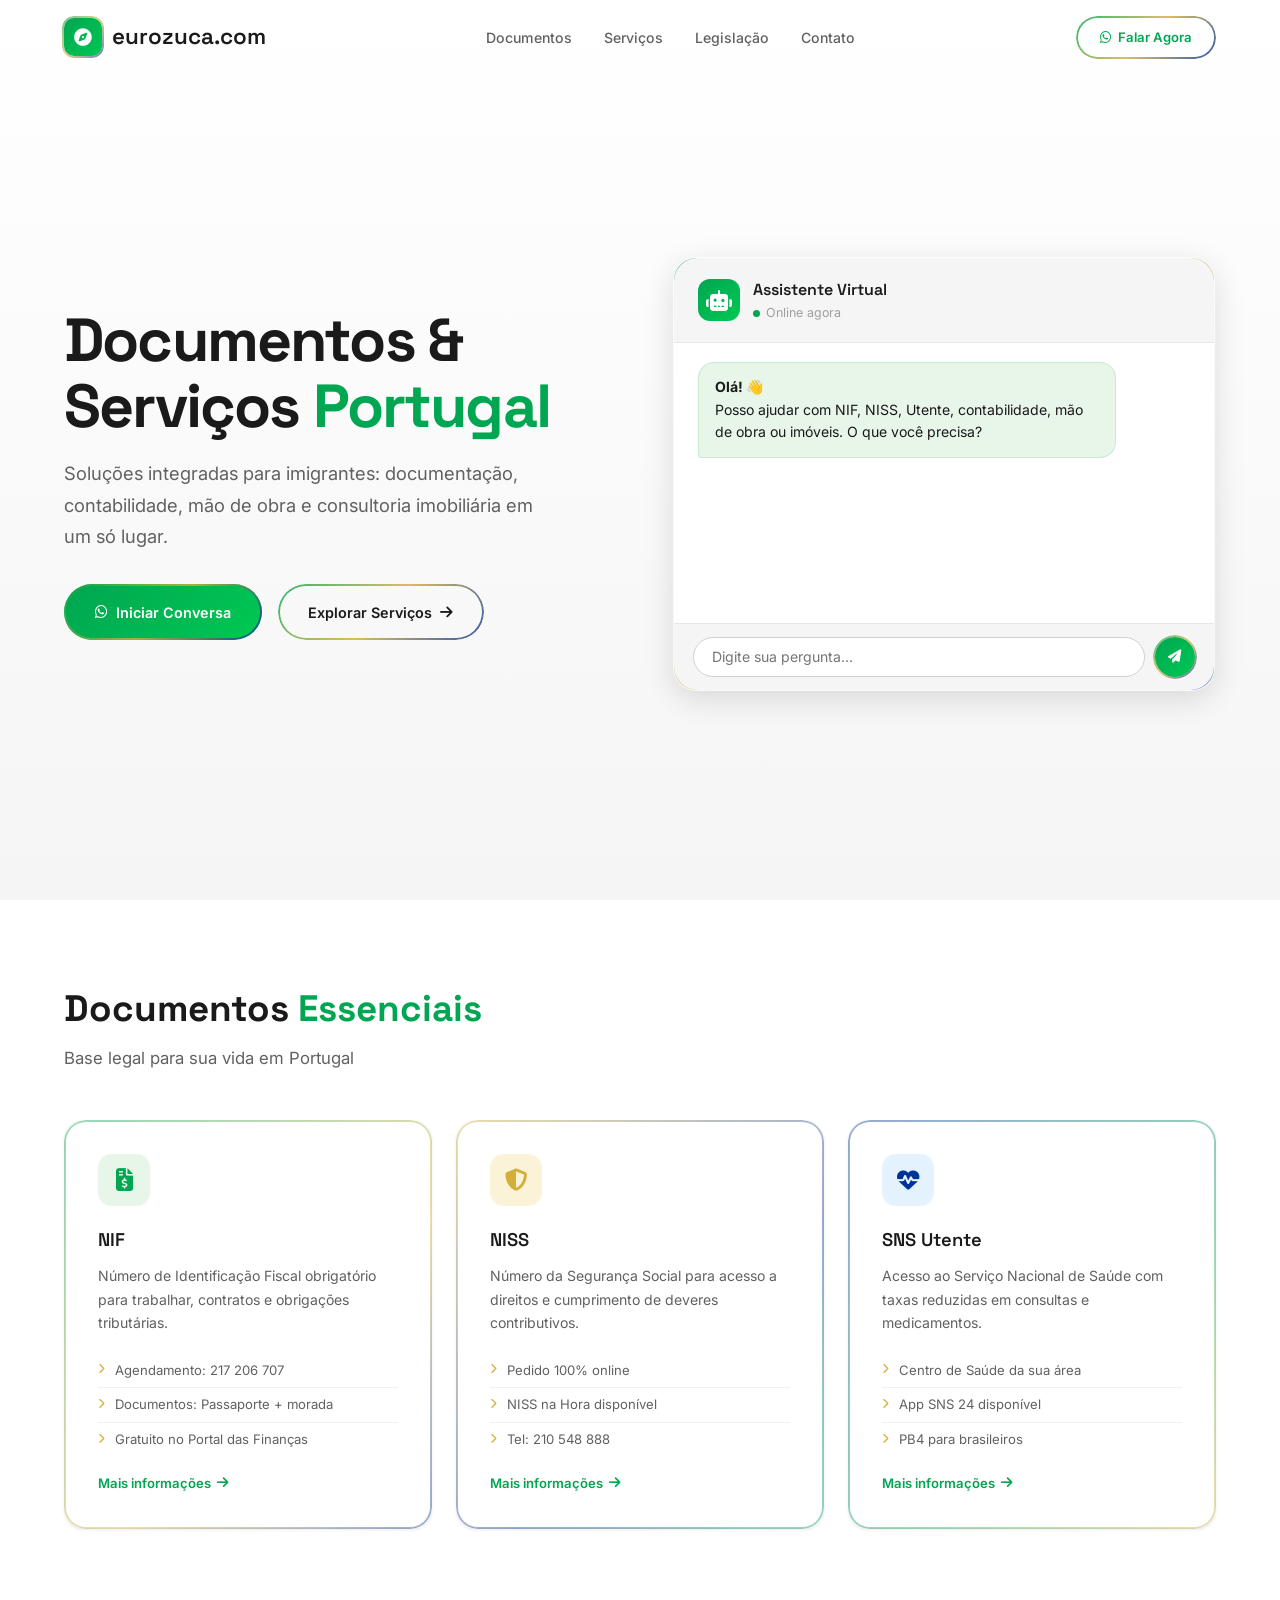
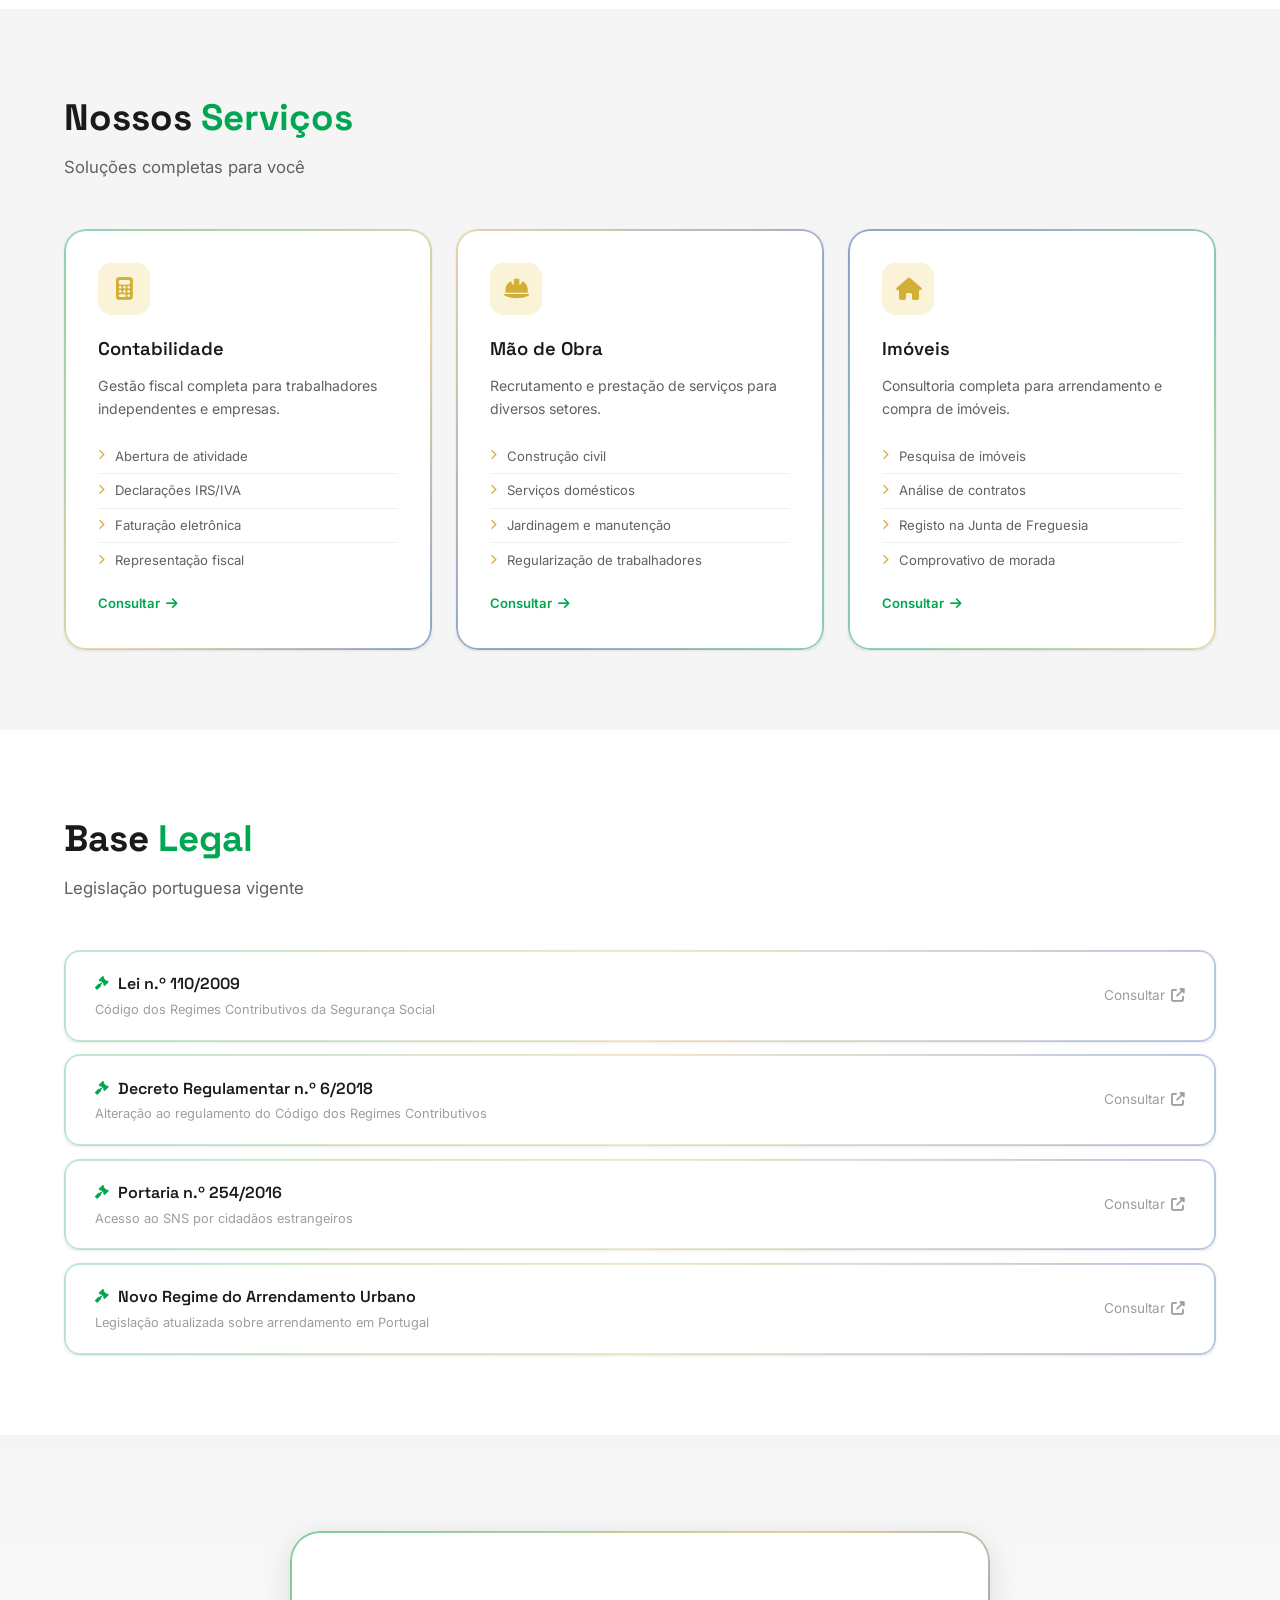
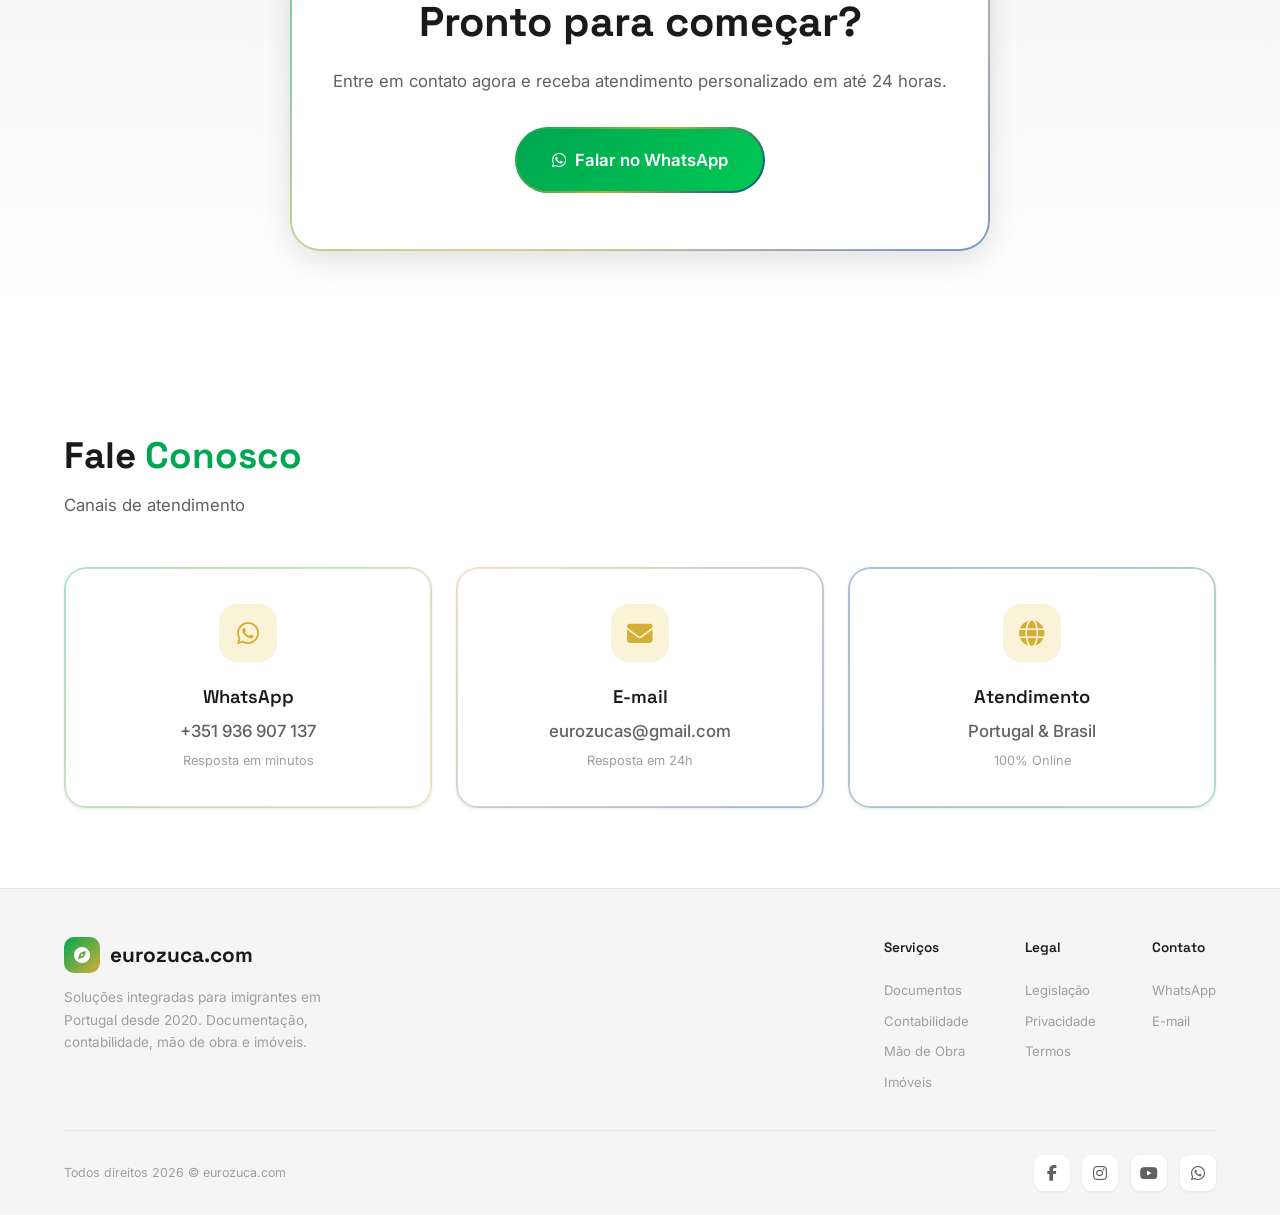
==== index.html @ c93ee408 "Add files via upload" ====
<!DOCTYPE html>
<html lang="pt-BR">
<head>
    <meta charset="UTF-8">
    <meta name="viewport" content="width=device-width, initial-scale=1.0">
    <title>eurozuca.com - Portugal 2026</title>
    <link rel="stylesheet" href="https://cdnjs.cloudflare.com/ajax/libs/font-awesome/6.4.0/css/all.min.css">
    <link href="https://fonts.googleapis.com/css2?family=Inter:wght@300;400;500;600;700&family=Space+Grotesk:wght@300;400;500;600;700&display=swap" rel="stylesheet">
    <style>
        @import url('https://fonts.googleapis.com/css2?family=Inter:wght@300;400;500;600;700&family=Space+Grotesk:wght@300;400;500;600;700&display=swap');

        * { margin: 0; padding: 0; box-sizing: border-box; }

        :root {
            --green: #00a651; --green-light: #e8f5e9; --green-glow: rgba(0,166,81,0.15);
            --gold: #d4af37; --gold-light: #faf3d7; --gold-glow: rgba(212,175,55,0.2);
            --blue: #003399; --blue-light: #e3f2fd;
            --bg: #ffffff; --bg-soft: #f8f9fa; --bg-gray: #f5f5f5;
            --text: #1a1a1a; --text-sec: #616161; --text-muted: #9e9e9e;
            --border: #e8e8e8;
            --shadow-sm: 0 1px 3px rgba(0,0,0,0.08);
            --shadow-md: 0 4px 12px rgba(0,0,0,0.1);
            --shadow-lg: 0 8px 30px rgba(0,0,0,0.12);
            --font-body: 'Inter', sans-serif;
            --font-display: 'Space Grotesk', sans-serif;
        }

        .ez-wrap {
            font-family: var(--font-body);
            color: var(--text);
            line-height: 1.6;
            -webkit-font-smoothing: antialiased;
            overflow-x: hidden;
        }
        .ez-wrap a { text-decoration: none; }

        /* ===== NAV ===== */
        .ez-nav {
            position: fixed; top: 0; width: 100%; z-index: 1000;
            padding: 1rem 5%; background: transparent; transition: all .3s;
        }
        .ez-nav.scrolled {
            background: rgba(255,255,255,0.95); backdrop-filter: blur(20px);
            border-bottom: 1px solid var(--border); padding: .7rem 5%;
            box-shadow: var(--shadow-sm);
        }
        .ez-nav-inner { max-width: 1400px; margin: 0 auto; display: flex; justify-content: space-between; align-items: center; }
        .ez-logo { font-family: var(--font-display); font-size: 1.4rem; font-weight: 600; color: var(--text); display: flex; align-items: center; gap: .6rem; }
        .ez-logo-icon { width: 38px; height: 38px; background: linear-gradient(135deg,var(--green),#00c853); border-radius: 10px; display: flex; align-items: center; justify-content: center; color: #fff; font-size: 1.1rem; position: relative; }
        .ez-logo-icon::after { content: ''; position: absolute; inset: -2px; border-radius: 12px; padding: 2px; background: linear-gradient(135deg,var(--green),var(--gold),var(--blue)); -webkit-mask: linear-gradient(#fff 0 0) content-box, linear-gradient(#fff 0 0); -webkit-mask-composite: xor; mask-composite: exclude; opacity: .6; }
        .ez-nav-links { display: flex; gap: 2rem; list-style: none; }
        .ez-nav-links a { color: var(--text-sec); font-size: .88rem; font-weight: 500; transition: color .3s; position: relative; }
        .ez-nav-links a:hover { color: var(--green); }
        .ez-nav-links a::after { content: ''; position: absolute; bottom: -4px; left: 0; width: 0; height: 2px; background: linear-gradient(90deg,var(--green),var(--gold),var(--blue)); transition: width .3s; }
        .ez-nav-links a:hover::after { width: 100%; }
        .ez-nav-cta { border: 2px solid transparent; background: transparent; color: var(--green); padding: .55rem 1.4rem; border-radius: 50px; font-size: .82rem; font-weight: 600; display: flex; align-items: center; gap: .4rem; position: relative; background-clip: padding-box; }
        .ez-nav-cta::before { content: ''; position: absolute; inset: -2px; border-radius: 50px; padding: 2px; background: linear-gradient(135deg,var(--green),var(--gold),var(--blue)); -webkit-mask: linear-gradient(#fff 0 0) content-box, linear-gradient(#fff 0 0); -webkit-mask-composite: xor; mask-composite: exclude; opacity: .8; }
        .ez-nav-cta:hover { background: var(--green); color: #fff; }
        .ez-nav-cta:hover::before { opacity: 1; }
        .ez-menu-btn { display: none; background: none; border: none; font-size: 1.4rem; cursor: pointer; color: var(--text); }
        .ez-mobile-menu { position: fixed; top: 0; right: -100%; width: 80%; max-width: 300px; height: 100vh; background: rgba(255,255,255,0.98); backdrop-filter: blur(20px); z-index: 1001; padding: 5rem 1.5rem 1.5rem; transition: right .3s; border-left: 1px solid var(--border); }
        .ez-mobile-menu.open { right: 0; }
        .ez-mobile-menu a { display: block; color: var(--text-sec); padding: .9rem 0; font-size: 1rem; border-bottom: 1px solid var(--border); }
        .ez-overlay { position: fixed; inset: 0; background: rgba(0,0,0,0.3); z-index: 1000; opacity: 0; visibility: hidden; transition: all .3s; }
        .ez-overlay.active { opacity: 1; visibility: visible; }

        /* ===== HERO ===== */
        .ez-hero { min-height: 100vh; display: flex; align-items: center; padding: 7rem 5% 4rem; background: linear-gradient(180deg,var(--bg) 0%,var(--bg-gray) 100%); }
        .ez-hero-inner { max-width: 1400px; margin: 0 auto; width: 100%; display: grid; grid-template-columns: 1fr 1fr; gap: 4rem; align-items: center; }
        .ez-hero h1 { font-family: var(--font-display); font-size: 3.8rem; font-weight: 700; line-height: 1.08; margin-bottom: 1.2rem; letter-spacing: -.03em; }
        .ez-hero h1 span { color: var(--green); }
        .ez-hero p { font-size: 1.15rem; color: var(--text-sec); margin-bottom: 2rem; max-width: 480px; line-height: 1.7; }
        .ez-hero-btns { display: flex; gap: 1rem; flex-wrap: wrap; }

        /* ===== BOTÕES ===== */
        .ez-btn { padding: .9rem 1.8rem; border-radius: 50px; font-weight: 600; font-size: .9rem; display: inline-flex; align-items: center; gap: .5rem; transition: all .3s; cursor: pointer; border: 2px solid transparent; position: relative; background-clip: padding-box; }
        .ez-btn::before { content: ''; position: absolute; inset: -2px; border-radius: 50px; padding: 2px; background: linear-gradient(135deg,var(--green),var(--gold),var(--blue)); -webkit-mask: linear-gradient(#fff 0 0) content-box, linear-gradient(#fff 0 0); -webkit-mask-composite: xor; mask-composite: exclude; opacity: .8; transition: opacity .3s; }
        .ez-btn:hover::before { opacity: 1; }
        .ez-btn i { position: relative; z-index: 1; }
        .ez-btn span, .ez-btn { position: relative; z-index: 1; }

        .ez-btn-green { background: linear-gradient(135deg,var(--green),#00c853); color: #fff; }
        .ez-btn-green:hover { transform: translateY(-2px); box-shadow: 0 8px 25px var(--green-glow); }
        .ez-btn-outline { background: transparent; color: var(--text); }
        .ez-btn-outline:hover { color: var(--gold); }

        /* ===== AI PANEL / CHAT ===== */
        .ez-chat { background: #fff; border-radius: 24px; overflow: hidden; box-shadow: var(--shadow-lg); position: relative; border: 2px solid transparent; background-clip: padding-box; }
        .ez-chat::before { content: ''; position: absolute; inset: -2px; border-radius: 26px; padding: 2px; background: linear-gradient(135deg,var(--green),var(--gold),var(--blue)); -webkit-mask: linear-gradient(#fff 0 0) content-box, linear-gradient(#fff 0 0); -webkit-mask-composite: xor; mask-composite: exclude; opacity: .5; pointer-events: none; z-index: 2; }
        .ez-chat-header { padding: 1.2rem 1.5rem; border-bottom: 1px solid var(--border); display: flex; align-items: center; gap: .8rem; background: var(--bg-gray); position: relative; z-index: 1; }
        .ez-chat-avatar { width: 42px; height: 42px; background: linear-gradient(135deg,var(--green),#00c853); border-radius: 12px; display: flex; align-items: center; justify-content: center; color: #fff; font-size: 1.3rem; flex-shrink: 0; }
        .ez-chat-header h3 { font-family: var(--font-display); font-size: 1rem; font-weight: 600; margin: 0; }
        .ez-chat-status { font-size: .78rem; color: var(--text-muted); display: flex; align-items: center; gap: .4rem; }
        .ez-dot { width: 7px; height: 7px; background: var(--green); border-radius: 50%; animation: pulse 2s infinite; }
        @keyframes pulse { 0%,100%{opacity:1} 50%{opacity:.4} }

        .ez-chat-body { height: 280px; overflow-y: auto; padding: 1.2rem 1.5rem; display: flex; flex-direction: column; gap: .8rem; position: relative; z-index: 1; background: #fff; }
        .ez-chat-msg { max-width: 85%; padding: .8rem 1rem; border-radius: 16px; font-size: .88rem; line-height: 1.6; animation: msgIn .3s ease; }
        @keyframes msgIn { from{opacity:0;transform:translateY(8px)} to{opacity:1;transform:translateY(0)} }
        .ez-chat-msg.bot { background: var(--green-light); border: 1px solid rgba(0,166,81,0.15); align-self: flex-start; border-bottom-left-radius: 4px; }
        .ez-chat-msg.user { background: var(--gold-light); border: 1px solid rgba(212,175,55,0.2); align-self: flex-end; border-bottom-right-radius: 4px; }

        .ez-chat-input { padding: .8rem 1.2rem; border-top: 1px solid var(--border); display: flex; gap: .6rem; background: var(--bg-gray); position: relative; z-index: 1; }
        .ez-chat-input input { flex: 1; background: #fff; border: 1px solid #d0d0d0; border-radius: 50px; padding: .65rem 1.1rem; font-size: .88rem; outline: none; font-family: inherit; }
        .ez-chat-input input:focus { border-color: var(--green); box-shadow: 0 0 0 3px var(--green-glow); }
        .ez-chat-input button { width: 40px; height: 40px; background: linear-gradient(135deg,var(--green),#00c853); border: none; border-radius: 50%; color: #fff; cursor: pointer; display: flex; align-items: center; justify-content: center; transition: all .3s; position: relative; }
        .ez-chat-input button::before { content: ''; position: absolute; inset: -2px; border-radius: 50%; padding: 2px; background: linear-gradient(135deg,var(--green),var(--gold),var(--blue)); -webkit-mask: linear-gradient(#fff 0 0) content-box, linear-gradient(#fff 0 0); -webkit-mask-composite: xor; mask-composite: exclude; opacity: .7; }
        .ez-chat-input button:hover { transform: scale(1.05); }

        /* ===== SECTIONS ===== */
        .ez-section { padding: 5rem 5%; }
        .ez-sec-header { max-width: 1400px; margin: 0 auto 3rem; display: flex; justify-content: space-between; align-items: flex-end; }
        .ez-sec-title { font-family: var(--font-display); font-size: 2.3rem; font-weight: 700; }
        .ez-sec-title span { color: var(--green); }
        .ez-sec-sub { color: var(--text-sec); margin-top: .4rem; font-size: 1.05rem; }

        /* ===== CARDS ===== */
        .ez-cards { max-width: 1400px; margin: 0 auto; display: grid; grid-template-columns: repeat(3,1fr); gap: 1.5rem; }
        .ez-card { background: #fff; border-radius: 20px; padding: 2rem; transition: all .35s; box-shadow: var(--shadow-sm); position: relative; border: 2px solid transparent; background-clip: padding-box; }
        .ez-card::before { content: ''; position: absolute; inset: -2px; border-radius: 22px; padding: 2px; background: linear-gradient(135deg,var(--green),var(--gold),var(--blue)); -webkit-mask: linear-gradient(#fff 0 0) content-box, linear-gradient(#fff 0 0); -webkit-mask-composite: xor; mask-composite: exclude; opacity: .4; transition: opacity .3s; pointer-events: none; }
        .ez-card:nth-child(3n+1)::before { background: linear-gradient(135deg,var(--green),var(--gold) 60%,var(--blue)); }
        .ez-card:nth-child(3n+2)::before { background: linear-gradient(135deg,var(--gold),var(--blue) 60%,var(--green)); }
        .ez-card:nth-child(3n)::before { background: linear-gradient(135deg,var(--blue),var(--green) 60%,var(--gold)); }
        .ez-card::after { content: ''; position: absolute; top: 0; left: 0; width: 100%; height: 3px; background: linear-gradient(90deg,var(--green),var(--gold),var(--blue)); opacity: .4; transform: scaleX(0); transform-origin: left; transition: transform .4s; border-radius: 20px 20px 0 0; }
        .ez-card:hover::before { opacity: .75; }
        .ez-card:hover::after { transform: scaleX(1); }
        .ez-card:hover { transform: translateY(-5px); box-shadow: var(--shadow-lg); }

        .ez-cicon { width: 52px; height: 52px; border-radius: 14px; display: flex; align-items: center; justify-content: center; font-size: 1.4rem; margin-bottom: 1.2rem; }
        .ez-card h3 { font-family: var(--font-display); font-size: 1.15rem; font-weight: 600; margin-bottom: .6rem; position: relative; z-index: 1; }
        .ez-card p { color: var(--text-sec); font-size: .88rem; line-height: 1.65; margin-bottom: 1.2rem; position: relative; z-index: 1; }
        .ez-card ul { list-style: none; position: relative; z-index: 1; }
        .ez-card li { display: flex; align-items: flex-start; gap: .6rem; padding: .4rem 0; font-size: .82rem; color: var(--text-sec); border-bottom: 1px solid #f0f0f0; }
        .ez-card li:last-child { border-bottom: none; }
        .ez-card li i { color: var(--gold); font-size: .65rem; margin-top: .3rem; flex-shrink: 0; }
        .ez-card a { color: var(--green); font-size: .82rem; font-weight: 600; display: inline-flex; align-items: center; gap: .4rem; margin-top: 1rem; position: relative; z-index: 1; }
        .ez-card a:hover { gap: .6rem; }

        .ez-bg-gray { background: var(--bg-gray); }

        /* ===== LAWS ===== */
        .ez-laws { max-width: 1400px; margin: 0 auto; display: flex; flex-direction: column; gap: .8rem; }
        .ez-law { background: #fff; border-radius: 14px; padding: 1.2rem 1.8rem; display: flex; align-items: center; justify-content: space-between; box-shadow: var(--shadow-sm); position: relative; border: 2px solid transparent; background-clip: padding-box; transition: all .3s; }
        .ez-law::before { content: ''; position: absolute; inset: -2px; border-radius: 16px; padding: 2px; background: linear-gradient(90deg,var(--green),var(--gold),var(--blue)); -webkit-mask: linear-gradient(#fff 0 0) content-box, linear-gradient(#fff 0 0); -webkit-mask-composite: xor; mask-composite: exclude; opacity: .25; transition: opacity .3s; pointer-events: none; }
        .ez-law:hover::before { opacity: .6; }
        .ez-law:hover { transform: translateX(8px); box-shadow: var(--shadow-md); }
        .ez-law h4 { font-family: var(--font-display); font-size: 1rem; font-weight: 600; display: flex; align-items: center; gap: .6rem; position: relative; z-index: 1; }
        .ez-law h4 i { color: var(--green); font-size: .85rem; }
        .ez-law p { color: var(--text-muted); font-size: .8rem; margin-top: .2rem; position: relative; z-index: 1; }
        .ez-law a { color: var(--text-muted); font-size: .85rem; display: flex; align-items: center; gap: .4rem; position: relative; z-index: 1; }
        .ez-law:hover a { color: var(--gold); }

        /* ===== CTA ===== */
        .ez-cta { text-align: center; padding: 6rem 5%; background: linear-gradient(180deg,var(--bg-gray) 0%,var(--bg) 100%); }
        .ez-cta-box { max-width: 700px; margin: 0 auto; background: #fff; border-radius: 28px; padding: 3.5rem 2rem; position: relative; border: 2px solid transparent; background-clip: padding-box; box-shadow: var(--shadow-lg); }
        .ez-cta-box::before { content: ''; position: absolute; inset: -2px; border-radius: 30px; padding: 2px; background: linear-gradient(135deg,var(--green),var(--gold),var(--blue)); -webkit-mask: linear-gradient(#fff 0 0) content-box, linear-gradient(#fff 0 0); -webkit-mask-composite: xor; mask-composite: exclude; opacity: .5; pointer-events: none; }
        .ez-cta-box h2 { font-family: var(--font-display); font-size: 2.6rem; font-weight: 700; margin-bottom: .8rem; position: relative; z-index: 1; }
        .ez-cta-box p { color: var(--text-sec); font-size: 1.05rem; margin-bottom: 2rem; position: relative; z-index: 1; }

        /* ===== CONTACT ===== */
        .ez-contact { max-width: 1400px; margin: 0 auto; display: grid; grid-template-columns: repeat(3,1fr); gap: 1.5rem; }
        .ez-contact > div { background: #fff; border-radius: 20px; padding: 2.2rem; text-align: center; transition: all .3s; box-shadow: var(--shadow-sm); position: relative; border: 2px solid transparent; background-clip: padding-box; }
        .ez-contact > div::before { content: ''; position: absolute; inset: -2px; border-radius: 22px; padding: 2px; background: linear-gradient(135deg,var(--green),var(--gold),var(--blue)); -webkit-mask: linear-gradient(#fff 0 0) content-box, linear-gradient(#fff 0 0); -webkit-mask-composite: xor; mask-composite: exclude; opacity: .3; transition: opacity .3s; pointer-events: none; }
        .ez-contact > div:nth-child(1)::before { background: linear-gradient(135deg,var(--green),var(--gold)); }
        .ez-contact > div:nth-child(2)::before { background: linear-gradient(135deg,var(--gold),var(--blue)); }
        .ez-contact > div:nth-child(3)::before { background: linear-gradient(135deg,var(--blue),var(--green)); }
        .ez-contact > div:hover::before { opacity: .65; }
        .ez-contact > div:hover { transform: translateY(-5px); box-shadow: var(--shadow-lg); }
        .ez-contact .cicon { width: 58px; height: 58px; background: var(--gold-light); border-radius: 18px; display: flex; align-items: center; justify-content: center; margin: 0 auto 1.2rem; color: var(--gold); font-size: 1.6rem; }
        .ez-contact h3 { font-family: var(--font-display); font-size: 1.15rem; font-weight: 600; margin-bottom: .4rem; position: relative; z-index: 1; }
        .ez-contact a { color: var(--text-sec); font-size: 1.05rem; font-weight: 500; position: relative; z-index: 1; }
        .ez-contact a:hover { color: var(--green); }
        .ez-contact p { color: var(--text-muted); font-size: .8rem; margin-top: .4rem; position: relative; z-index: 1; }

        /* ===== FOOTER ===== */
        .ez-footer { border-top: 1px solid var(--border); padding: 3rem 5% 1.5rem; background: var(--bg-gray); }
        .ez-footer-inner { max-width: 1400px; margin: 0 auto; display: flex; justify-content: space-between; align-items: flex-start; margin-bottom: 2rem; flex-wrap: wrap; gap: 2rem; }
        .ez-footer-brand { max-width: 280px; }
        .ez-footer-brand h3 { font-family: var(--font-display); font-size: 1.3rem; display: flex; align-items: center; gap: .6rem; margin-bottom: .8rem; }
        .ez-footer-brand h3 i { width: 36px; height: 36px; background: linear-gradient(135deg,var(--green),var(--gold)); border-radius: 10px; display: flex; align-items: center; justify-content: center; color: #fff; font-size: 1rem; }
        .ez-footer-brand p { color: var(--text-muted); font-size: .85rem; line-height: 1.65; }
        .ez-fcols { display: flex; gap: 3.5rem; flex-wrap: wrap; }
        .ez-fcol h4 { font-family: var(--font-display); font-size: .85rem; font-weight: 600; margin-bottom: 1rem; }
        .ez-fcol a { display: block; color: var(--text-muted); font-size: .82rem; padding: .3rem 0; }
        .ez-fcol a:hover { color: var(--green); }
        .ez-fbottom { max-width: 1400px; margin: 0 auto; padding-top: 1.5rem; border-top: 1px solid var(--border); display: flex; justify-content: space-between; align-items: center; flex-wrap: wrap; gap: 1rem; }
        .ez-fbottom p { color: var(--text-muted); font-size: .78rem; }
        .ez-fsocial { display: flex; gap: .8rem; }
        .ez-fsocial a { width: 36px; height: 36px; background: #fff; border-radius: 9px; display: flex; align-items: center; justify-content: center; color: var(--text-sec); box-shadow: var(--shadow-sm); transition: all .3s; }
        .ez-fsocial a:hover { background: var(--gold); color: #fff; transform: translateY(-2px); }

        /* ===== RESPONSIVE ===== */
        @media(max-width:1024px) {
            .ez-hero-inner { grid-template-columns: 1fr; gap: 2.5rem; }
            .ez-hero h1 { font-size: 2.8rem; }
            .ez-cards { grid-template-columns: repeat(2,1fr); }
            .ez-contact { grid-template-columns: repeat(2,1fr); }
            .ez-nav-links, .ez-nav-cta { display: none; }
            .ez-menu-btn { display: block; }
        }
        @media(max-width:768px) {
            .ez-hero { padding: 5rem 5% 3rem; min-height: auto; }
            .ez-hero h1 { font-size: 2rem; }
            .ez-hero p { font-size: 1rem; }
            .ez-hero-btns { flex-direction: column; }
            .ez-sec-title { font-size: 1.7rem; }
            .ez-sec-header { flex-direction: column; align-items: flex-start; gap: .5rem; }
            .ez-cards, .ez-contact { grid-template-columns: 1fr; }
            .ez-section { padding: 3.5rem 5%; }
            .ez-cta-box h2 { font-size: 1.8rem; }
            .ez-cta-box { padding: 2.5rem 1.2rem; }
            .ez-law { flex-direction: column; align-items: flex-start; gap: .6rem; }
            .ez-footer-inner { flex-direction: column; }
            .ez-fbottom { flex-direction: column; text-align: center; }
            .ez-chat { max-width: 100%; }
        }
    </style>
</head>
<body>

<div class="ez-wrap">

    <!-- NAV -->
    <nav class="ez-nav" id="ezNav">
        <div class="ez-nav-inner">
            <a href="#" class="ez-logo">
                <span class="ez-logo-icon"><i class="fas fa-compass"></i></span>
                eurozuca.com
            </a>
            <ul class="ez-nav-links">
                <li><a href="#documentos">Documentos</a></li>
                <li><a href="#servicos">Serviços</a></li>
                <li><a href="#leis">Legislação</a></li>
                <li><a href="#contato">Contato</a></li>
            </ul>
            <a href="https://wa.me/351936907137" class="ez-nav-cta" target="_blank">
                <i class="fab fa-whatsapp"></i> Falar Agora
            </a>
            <button class="ez-menu-btn" onclick="ezToggleMenu()" aria-label="Menu"><i class="fas fa-bars"></i></button>
        </div>
    </nav>
    <div class="ez-overlay" id="ezOverlay" onclick="ezToggleMenu()"></div>
    <div class="ez-mobile-menu" id="ezMobileMenu">
        <button onclick="ezToggleMenu()" style="position:absolute;top:1.2rem;right:1.2rem;background:none;border:none;font-size:1.4rem;cursor:pointer;"><i class="fas fa-times"></i></button>
        <a href="#documentos" onclick="ezToggleMenu()">Documentos</a>
        <a href="#servicos" onclick="ezToggleMenu()">Serviços</a>
        <a href="#leis" onclick="ezToggleMenu()">Legislação</a>
        <a href="#contato" onclick="ezToggleMenu()">Contato</a>
        <a href="https://wa.me/351936907137" target="_blank" onclick="ezToggleMenu()"><i class="fab fa-whatsapp"></i> WhatsApp</a>
    </div>

    <!-- HERO -->
    <section class="ez-hero">
        <div class="ez-hero-inner">
            <div>
                <h1>Documentos &amp; Serviços <span>Portugal</span></h1>
                <p>Soluções integradas para imigrantes: documentação, contabilidade, mão de obra e consultoria imobiliária em um só lugar.</p>
                <div class="ez-hero-btns">
                    <a href="https://wa.me/351936907137" class="ez-btn ez-btn-green" target="_blank"><i class="fab fa-whatsapp"></i> Iniciar Conversa</a>
                    <a href="#documentos" class="ez-btn ez-btn-outline">Explorar Serviços <i class="fas fa-arrow-right"></i></a>
                </div>
            </div>

            <!-- CHAT -->
            <div class="ez-chat" id="ezChat">
                <div class="ez-chat-header">
                    <div class="ez-chat-avatar"><i class="fas fa-robot"></i></div>
                    <div>
                        <h3>Assistente Virtual</h3>
                        <div class="ez-chat-status"><span class="ez-dot"></span> Online agora</div>
                    </div>
                </div>
                <div class="ez-chat-body" id="ezChatBody">
                    <div class="ez-chat-msg bot"><strong>Olá! 👋</strong><br>Posso ajudar com NIF, NISS, Utente, contabilidade, mão de obra ou imóveis. O que você precisa?</div>
                </div>
                <div class="ez-chat-input">
                    <input type="text" id="ezChatInput" placeholder="Digite sua pergunta..." onkeydown="if(event.key==='Enter') ezSend()">
                    <button onclick="ezSend()" aria-label="Enviar"><i class="fas fa-paper-plane"></i></button>
                </div>
            </div>
        </div>
    </section>

    <!-- DOCUMENTOS -->
    <section class="ez-section" id="documentos">
        <div class="ez-sec-header">
            <div>
                <h2 class="ez-sec-title">Documentos <span>Essenciais</span></h2>
                <p class="ez-sec-sub">Base legal para sua vida em Portugal</p>
            </div>
        </div>
        <div class="ez-cards">
            <div class="ez-card">
                <div class="ez-cicon" style="background:var(--green-light);color:var(--green)"><i class="fas fa-file-invoice-dollar"></i></div>
                <h3>NIF</h3>
                <p>Número de Identificação Fiscal obrigatório para trabalhar, contratos e obrigações tributárias.</p>
                <ul>
                    <li><i class="fas fa-chevron-right"></i> Agendamento: 217 206 707</li>
                    <li><i class="fas fa-chevron-right"></i> Documentos: Passaporte + morada</li>
                    <li><i class="fas fa-chevron-right"></i> Gratuito no Portal das Finanças</li>
                </ul>
                <a href="https://wa.me/351936907137" target="_blank">Mais informações <i class="fas fa-arrow-right"></i></a>
            </div>
            <div class="ez-card">
                <div class="ez-cicon" style="background:var(--gold-light);color:var(--gold)"><i class="fas fa-shield-alt"></i></div>
                <h3>NISS</h3>
                <p>Número da Segurança Social para acesso a direitos e cumprimento de deveres contributivos.</p>
                <ul>
                    <li><i class="fas fa-chevron-right"></i> Pedido 100% online</li>
                    <li><i class="fas fa-chevron-right"></i> NISS na Hora disponível</li>
                    <li><i class="fas fa-chevron-right"></i> Tel: 210 548 888</li>
                </ul>
                <a href="https://wa.me/351936907137" target="_blank">Mais informações <i class="fas fa-arrow-right"></i></a>
            </div>
            <div class="ez-card">
                <div class="ez-cicon" style="background:var(--blue-light);color:var(--blue)"><i class="fas fa-heartbeat"></i></div>
                <h3>SNS Utente</h3>
                <p>Acesso ao Serviço Nacional de Saúde com taxas reduzidas em consultas e medicamentos.</p>
                <ul>
                    <li><i class="fas fa-chevron-right"></i> Centro de Saúde da sua área</li>
                    <li><i class="fas fa-chevron-right"></i> App SNS 24 disponível</li>
                    <li><i class="fas fa-chevron-right"></i> PB4 para brasileiros</li>
                </ul>
                <a href="https://wa.me/351936907137" target="_blank">Mais informações <i class="fas fa-arrow-right"></i></a>
            </div>
        </div>
    </section>

    <!-- SERVICOS -->
    <section class="ez-section ez-bg-gray" id="servicos">
        <div class="ez-sec-header">
            <div>
                <h2 class="ez-sec-title">Nossos <span>Serviços</span></h2>
                <p class="ez-sec-sub">Soluções completas para você</p>
            </div>
        </div>
        <div class="ez-cards">
            <div class="ez-card">
                <div class="ez-cicon" style="background:var(--gold-light);color:var(--gold)"><i class="fas fa-calculator"></i></div>
                <h3>Contabilidade</h3>
                <p>Gestão fiscal completa para trabalhadores independentes e empresas.</p>
                <ul>
                    <li><i class="fas fa-chevron-right"></i> Abertura de atividade</li>
                    <li><i class="fas fa-chevron-right"></i> Declarações IRS/IVA</li>
                    <li><i class="fas fa-chevron-right"></i> Faturação eletrônica</li>
                    <li><i class="fas fa-chevron-right"></i> Representação fiscal</li>
                </ul>
                <a href="https://wa.me/351936907137" target="_blank">Consultar <i class="fas fa-arrow-right"></i></a>
            </div>
            <div class="ez-card">
                <div class="ez-cicon" style="background:var(--gold-light);color:var(--gold)"><i class="fas fa-hard-hat"></i></div>
                <h3>Mão de Obra</h3>
                <p>Recrutamento e prestação de serviços para diversos setores.</p>
                <ul>
                    <li><i class="fas fa-chevron-right"></i> Construção civil</li>
                    <li><i class="fas fa-chevron-right"></i> Serviços domésticos</li>
                    <li><i class="fas fa-chevron-right"></i> Jardinagem e manutenção</li>
                    <li><i class="fas fa-chevron-right"></i> Regularização de trabalhadores</li>
                </ul>
                <a href="https://wa.me/351936907137" target="_blank">Consultar <i class="fas fa-arrow-right"></i></a>
            </div>
            <div class="ez-card">
                <div class="ez-cicon" style="background:var(--gold-light);color:var(--gold)"><i class="fas fa-home"></i></div>
                <h3>Imóveis</h3>
                <p>Consultoria completa para arrendamento e compra de imóveis.</p>
                <ul>
                    <li><i class="fas fa-chevron-right"></i> Pesquisa de imóveis</li>
                    <li><i class="fas fa-chevron-right"></i> Análise de contratos</li>
                    <li><i class="fas fa-chevron-right"></i> Registo na Junta de Freguesia</li>
                    <li><i class="fas fa-chevron-right"></i> Comprovativo de morada</li>
                </ul>
                <a href="https://wa.me/351936907137" target="_blank">Consultar <i class="fas fa-arrow-right"></i></a>
            </div>
        </div>
    </section>

    <!-- LEIS -->
    <section class="ez-section" id="leis">
        <div class="ez-sec-header">
            <div>
                <h2 class="ez-sec-title">Base <span>Legal</span></h2>
                <p class="ez-sec-sub">Legislação portuguesa vigente</p>
            </div>
        </div>
        <div class="ez-laws">
            <div class="ez-law">
                <div><h4><i class="fas fa-gavel"></i> Lei n.º 110/2009</h4><p>Código dos Regimes Contributivos da Segurança Social</p></div>
                <a href="https://diariodarepublica.pt" target="_blank">Consultar <i class="fas fa-external-link-alt"></i></a>
            </div>
            <div class="ez-law">
                <div><h4><i class="fas fa-gavel"></i> Decreto Regulamentar n.º 6/2018</h4><p>Alteração ao regulamento do Código dos Regimes Contributivos</p></div>
                <a href="https://diariodarepublica.pt" target="_blank">Consultar <i class="fas fa-external-link-alt"></i></a>
            </div>
            <div class="ez-law">
                <div><h4><i class="fas fa-gavel"></i> Portaria n.º 254/2016</h4><p>Acesso ao SNS por cidadãos estrangeiros</p></div>
                <a href="https://diariodarepublica.pt" target="_blank">Consultar <i class="fas fa-external-link-alt"></i></a>
            </div>
            <div class="ez-law">
                <div><h4><i class="fas fa-gavel"></i> Novo Regime do Arrendamento Urbano</h4><p>Legislação atualizada sobre arrendamento em Portugal</p></div>
                <a href="https://diariodarepublica.pt" target="_blank">Consultar <i class="fas fa-external-link-alt"></i></a>
            </div>
        </div>
    </section>

    <!-- CTA -->
    <section class="ez-cta">
        <div class="ez-cta-box">
            <h2>Pronto para começar?</h2>
            <p>Entre em contato agora e receba atendimento personalizado em até 24 horas.</p>
            <a href="https://wa.me/351936907137" class="ez-btn ez-btn-green" target="_blank" style="font-size:1.05rem;padding:1.1rem 2.2rem;"><i class="fab fa-whatsapp"></i> Falar no WhatsApp</a>
        </div>
    </section>

    <!-- CONTATO -->
    <section class="ez-section" id="contato">
        <div class="ez-sec-header">
            <div>
                <h2 class="ez-sec-title">Fale <span>Conosco</span></h2>
                <p class="ez-sec-sub">Canais de atendimento</p>
            </div>
        </div>
        <div class="ez-contact">
            <div>
                <div class="cicon"><i class="fab fa-whatsapp"></i></div>
                <h3>WhatsApp</h3>
                <a href="https://wa.me/351936907137" target="_blank">+351 936 907 137</a>
                <p>Resposta em minutos</p>
            </div>
            <div>
                <div class="cicon"><i class="fas fa-envelope"></i></div>
                <h3>E-mail</h3>
                <a href="mailto:eurozucas@gmail.com">eurozucas@gmail.com</a>
                <p>Resposta em 24h</p>
            </div>
            <div>
                <div class="cicon"><i class="fas fa-globe"></i></div>
                <h3>Atendimento</h3>
                <a href="#">Portugal &amp; Brasil</a>
                <p>100% Online</p>
            </div>
        </div>
    </section>

    <!-- FOOTER -->
    <footer class="ez-footer">
        <div class="ez-footer-inner">
            <div class="ez-footer-brand">
                <h3><i class="fas fa-compass"></i> eurozuca.com</h3>
                <p>Soluções integradas para imigrantes em Portugal desde 2020. Documentação, contabilidade, mão de obra e imóveis.</p>
            </div>
            <div class="ez-fcols">
                <div class="ez-fcol">
                    <h4>Serviços</h4>
                    <a href="#documentos">Documentos</a>
                    <a href="#servicos">Contabilidade</a>
                    <a href="#servicos">Mão de Obra</a>
                    <a href="#servicos">Imóveis</a>
                </div>
                <div class="ez-fcol">
                    <h4>Legal</h4>
                    <a href="#leis">Legislação</a>
                    <a href="#">Privacidade</a>
                    <a href="#">Termos</a>
                </div>
                <div class="ez-fcol">
                    <h4>Contato</h4>
                    <a href="https://wa.me/351936907137" target="_blank">WhatsApp</a>
                    <a href="mailto:eurozucas@gmail.com">E-mail</a>
                </div>
            </div>
        </div>
        <div class="ez-fbottom">
            <p>Todos direitos 2026 &copy; eurozuca.com</p>
            <div class="ez-fsocial">
                <a href="https://www.facebook.com/profile.php?id=100094639210572" target="_blank" title="Facebook"><i class="fab fa-facebook-f"></i></a>
                <a href="https://www.instagram.com/eurozuca/" target="_blank" title="Instagram"><i class="fab fa-instagram"></i></a>
                <a href="https://www.youtube.com/@eurozucas" target="_blank" title="YouTube"><i class="fab fa-youtube"></i></a>
                <a href="https://wa.me/351936907137" target="_blank" title="WhatsApp"><i class="fab fa-whatsapp"></i></a>
            </div>
        </div>
    </footer>

</div><!-- /ez-wrap -->

<script>
// ===== NAV SCROLL =====
window.addEventListener('scroll', function() {
    document.getElementById('ezNav').classList.toggle('scrolled', window.scrollY > 50);
});

// ===== MOBILE MENU =====
function ezToggleMenu() {
    document.getElementById('ezMobileMenu').classList.toggle('open');
    document.getElementById('ezOverlay').classList.toggle('active');
}

// ===== CHAT BOT =====
function ezSend() {
    var input = document.getElementById('ezChatInput');
    var msg = input.value.trim();
    if (!msg) return;

    // user msg
    var body = document.getElementById('ezChatBody');
    var u = document.createElement('div');
    u.className = 'ez-chat-msg user';
    u.textContent = msg;
    body.appendChild(u);
    input.value = '';
    body.scrollTop = body.scrollHeight;

    // bot response
    setTimeout(function() {
        var b = document.createElement('div');
        b.className = 'ez-chat-msg bot';
        b.innerHTML = ezReply(msg.toLowerCase());
        body.appendChild(b);
        body.scrollTop = body.scrollHeight;
    }, 600);
}

function ezReply(m) {
    if (m.includes('nif')) return '<strong>NIF:</strong> Ligue para <strong>217 206 707</strong> (CAT) ou acesse o Portal das Finanças. Precisa de passaporte, visto e comprovativo de morada. É gratuito!';
    if (m.includes('niss')) return '<strong>NISS:</strong> Faça o pedido online em <strong>seg-social.pt</strong> ou ligue <strong>210 548 888</strong>. Tem também o serviço "NISS na Hora".';
    if (m.includes('utente') || m.includes('sns') || m.includes('saude')) return '<strong>SNS Utente:</strong> Dirija-se ao Centro de Saúde da sua área com passaporte, NIF, comprovativo de morada e autorização de residência. Brasileiros podem usar o PB4.';
    if (m.includes('contabil')) return '<strong>Contabilidade:</strong> Oferecemos abertura de atividade, declarações fiscais, faturação e representação fiscal. Fale pelo WhatsApp para um orçamento!';
    if (m.includes('imovel') || m.includes('casa') || m.includes('apartamento')) return '<strong>Imóveis:</strong> Ajudamos na pesquisa, análise de contratos, registo na Junta de Freguesia e obtenção de comprovativo de morada. Fale conosco!';
    if (m.includes('trabalho') || m.includes('obra') || m.includes('construcao')) return '<strong>Mão de Obra:</strong> Temos soluções para construção civil, serviços domésticos, jardinagem e regularização de trabalhadores. Consulte!';
    return 'Posso ajudar com <strong>NIF, NISS, Utente do SNS, contabilidade, mão de obra ou imóveis</strong>. Qual você precisa? Ou fale no WhatsApp <strong>+351 936 907 137</strong>!';
}

// ===== SCROLL ANIMATIONS =====
var obs = new IntersectionObserver(function(entries) {
    entries.forEach(function(e) {
        if (e.isIntersecting) e.target.style.opacity = '1';
    });
}, { threshold: 0.1 });

document.querySelectorAll('.ez-card, .ez-law, .ez-contact > div').forEach(function(el) {
    el.style.opacity = '0';
    el.style.transition = 'opacity 0.6s ease';
    obs.observe(el);
});
</script>

</body>
</html>
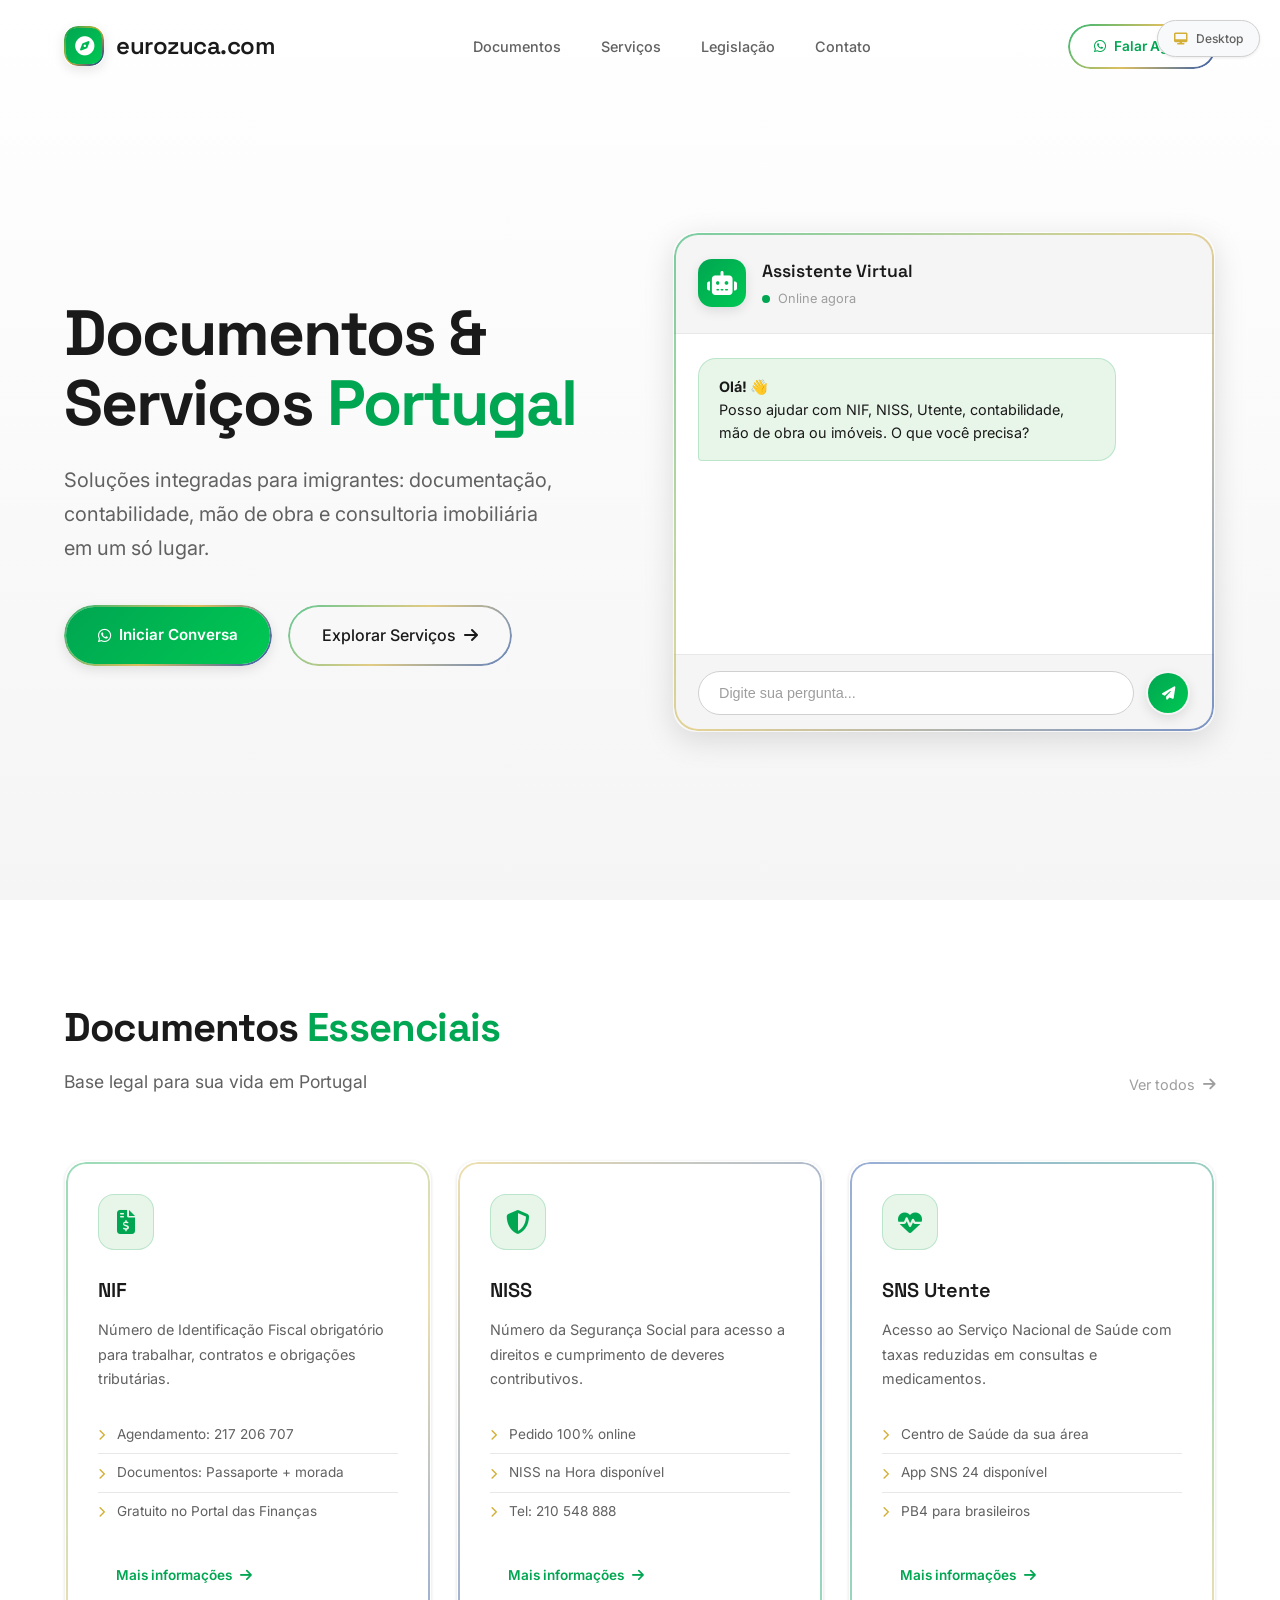
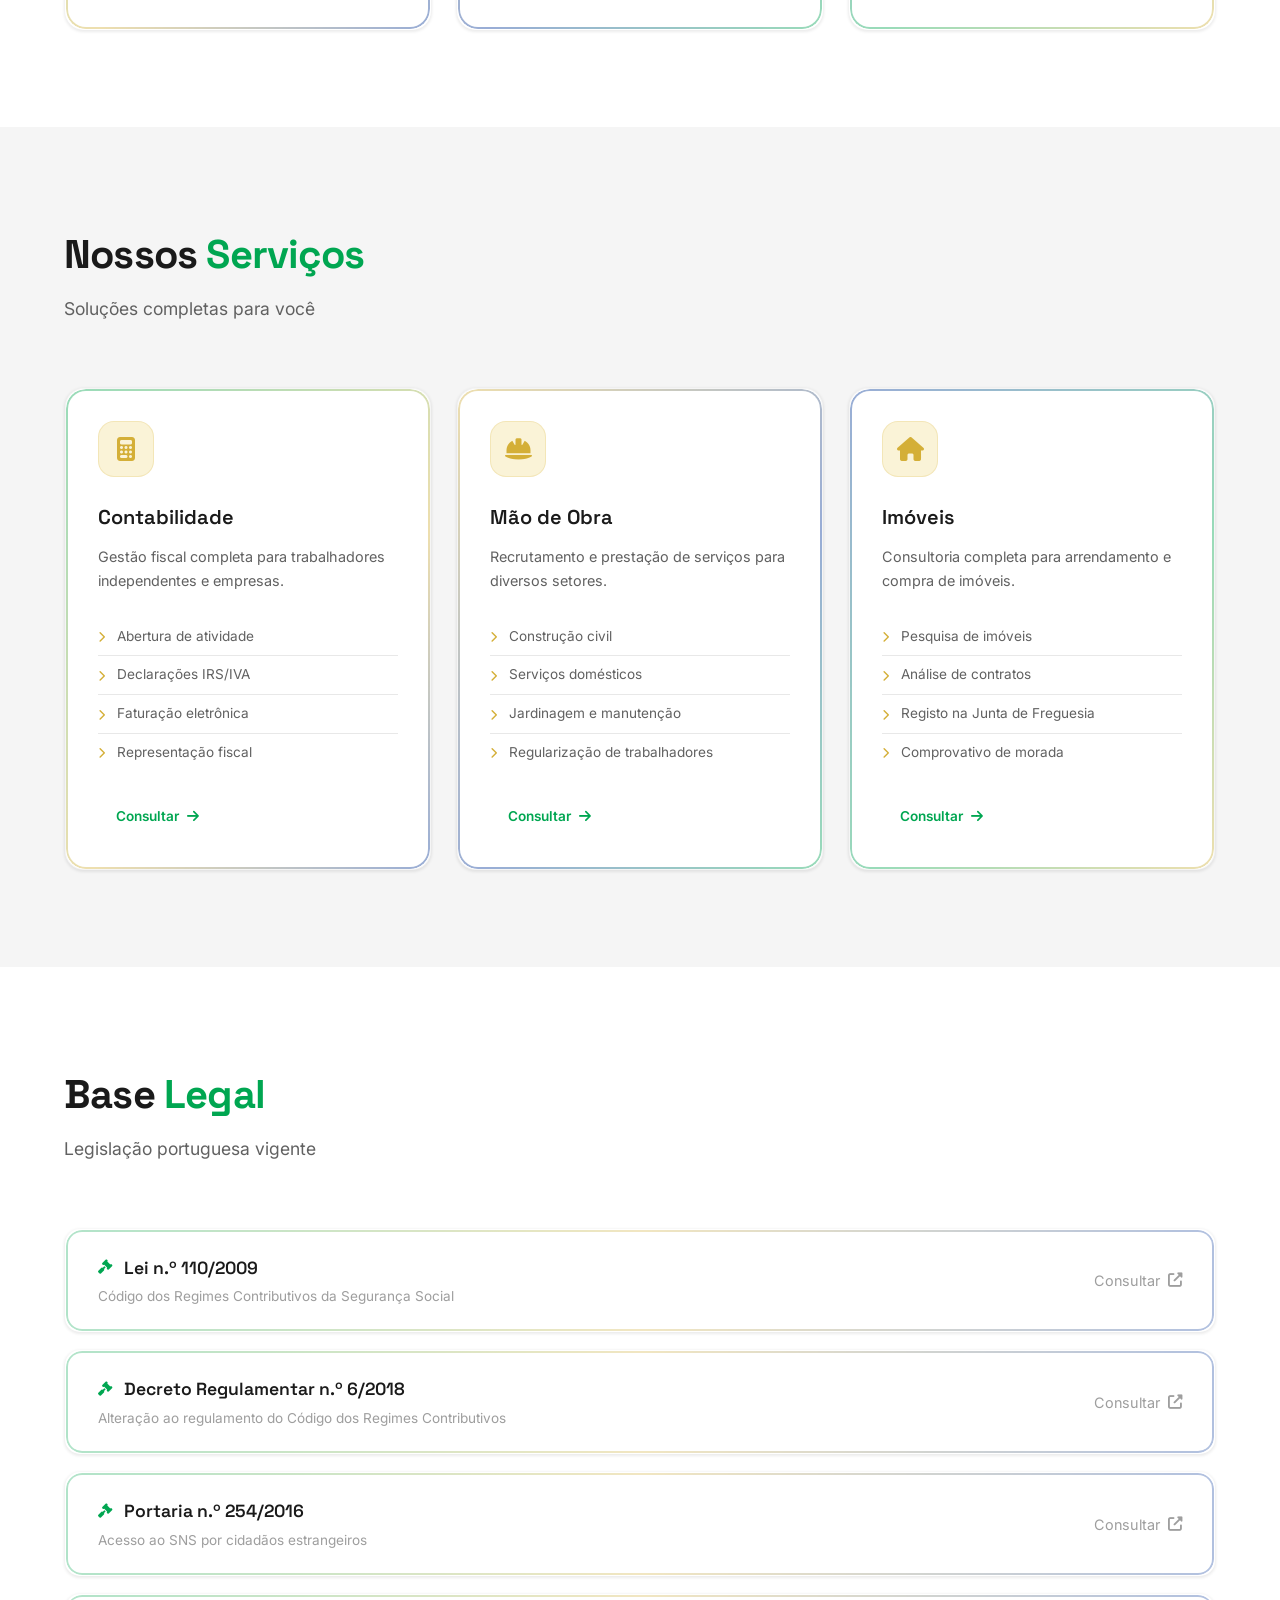
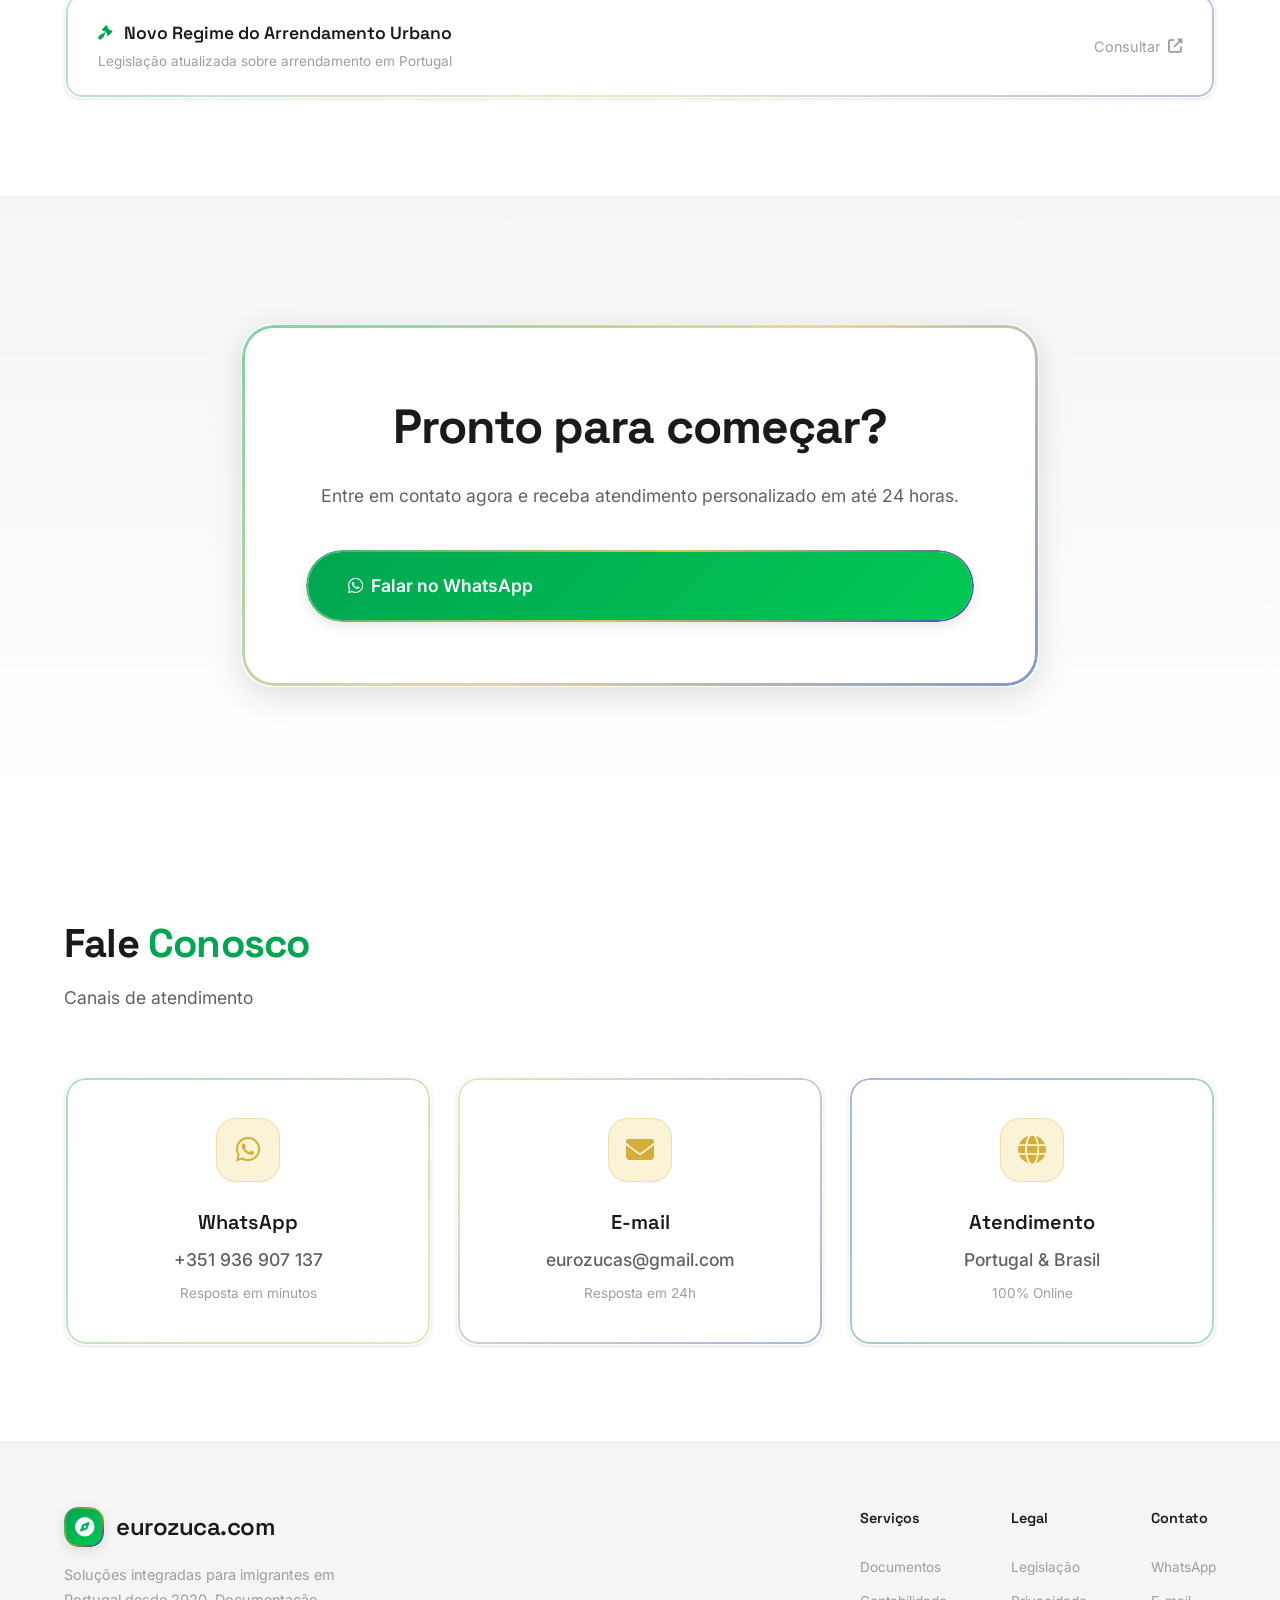
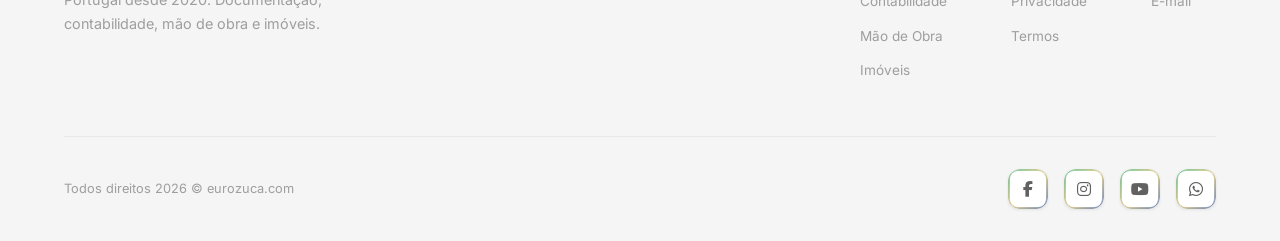
==== commit 5e209e46: "Add files via upload" ====
--- a/index.html
+++ b/index.html
@@ -2,476 +2,1830 @@
 <html lang="pt-BR">
 <head>
     <meta charset="UTF-8">
-    <meta name="viewport" content="width=device-width, initial-scale=1.0">
+    <meta name="viewport" content="width=device-width, initial-scale=1.0, maximum-scale=5.0">
     <title>eurozuca.com - Portugal 2026</title>
-    <link rel="stylesheet" href="https://cdnjs.cloudflare.com/ajax/libs/font-awesome/6.4.0/css/all.min.css">
+    <link href="https://cdnjs.cloudflare.com/ajax/libs/font-awesome/6.4.0/css/all.min.css" rel="stylesheet">
     <link href="https://fonts.googleapis.com/css2?family=Inter:wght@300;400;500;600;700&family=Space+Grotesk:wght@300;400;500;600;700&display=swap" rel="stylesheet">
     <style>
-        @import url('https://fonts.googleapis.com/css2?family=Inter:wght@300;400;500;600;700&family=Space+Grotesk:wght@300;400;500;600;700&display=swap');
-
-        * { margin: 0; padding: 0; box-sizing: border-box; }
+        * {
+            margin: 0;
+            padding: 0;
+            box-sizing: border-box;
+        }
 
         :root {
-            --green: #00a651; --green-light: #e8f5e9; --green-glow: rgba(0,166,81,0.15);
-            --gold: #d4af37; --gold-light: #faf3d7; --gold-glow: rgba(212,175,55,0.2);
-            --blue: #003399; --blue-light: #e3f2fd;
-            --bg: #ffffff; --bg-soft: #f8f9fa; --bg-gray: #f5f5f5;
-            --text: #1a1a1a; --text-sec: #616161; --text-muted: #9e9e9e;
-            --border: #e8e8e8;
+            --green-primary: #00a651;
+            --green-dark: #008c44;
+            --green-light: #e8f5e9;
+            --green-glow: rgba(0, 166, 81, 0.15);
+            --gold-primary: #d4af37;
+            --gold-dark: #b8960c;
+            --gold-light: #faf3d7;
+            --gold-glow: rgba(212, 175, 55, 0.2);
+            --blue-primary: #003399;
+            --blue-light: #e3f2fd;
+            --blue-glow: rgba(0, 51, 153, 0.15);
+            --white-bg: #ffffff;
+            --white-soft: #f8f9fa;
+            --gray-50: #f5f5f5;
+            --gray-100: #e0e0e0;
+            --gray-200: #bdbdbd;
+            --gray-500: #757575;
+            --gray-700: #424242;
+            --gray-900: #212121;
+            --text-primary: #1a1a1a;
+            --text-secondary: #616161;
+            --text-muted: #9e9e9e;
+            --border-light: #e8e8e8;
+            --border-medium: #d0d0d0;
             --shadow-sm: 0 1px 3px rgba(0,0,0,0.08);
             --shadow-md: 0 4px 12px rgba(0,0,0,0.1);
             --shadow-lg: 0 8px 30px rgba(0,0,0,0.12);
-            --font-body: 'Inter', sans-serif;
+            --gradient-gold: linear-gradient(135deg, #d4af37 0%, #f4d03f 100%);
+            --gradient-green: linear-gradient(135deg, #00a651 0%, #00c853 100%);
+            --font-primary: 'Inter', sans-serif;
             --font-display: 'Space Grotesk', sans-serif;
         }
 
-        .ez-wrap {
-            font-family: var(--font-body);
-            color: var(--text);
+        html {
+            scroll-behavior: smooth;
+        }
+
+        body {
+            font-family: var(--font-primary);
+            background: var(--white-bg);
+            color: var(--text-primary);
             line-height: 1.6;
+            overflow-x: hidden;
             -webkit-font-smoothing: antialiased;
-            overflow-x: hidden;
-        }
-        .ez-wrap a { text-decoration: none; }
-
-        /* ===== NAV ===== */
-        .ez-nav {
-            position: fixed; top: 0; width: 100%; z-index: 1000;
-            padding: 1rem 5%; background: transparent; transition: all .3s;
-        }
-        .ez-nav.scrolled {
-            background: rgba(255,255,255,0.95); backdrop-filter: blur(20px);
-            border-bottom: 1px solid var(--border); padding: .7rem 5%;
+        }
+
+        /* Device Detection */
+        .device-badge {
+            position: fixed;
+            top: 20px;
+            right: 20px;
+            background: var(--white-soft);
+            border: 1px solid var(--border-medium);
+            padding: 8px 16px;
+            border-radius: 50px;
+            font-size: 0.75rem;
+            font-weight: 500;
+            color: var(--text-secondary);
+            z-index: 9999;
+            display: flex;
+            align-items: center;
+            gap: 8px;
+            opacity: 0;
+            transform: translateY(-10px);
+            animation: fadeInDown 0.5s ease forwards;
+            animation-delay: 1s;
             box-shadow: var(--shadow-sm);
         }
-        .ez-nav-inner { max-width: 1400px; margin: 0 auto; display: flex; justify-content: space-between; align-items: center; }
-        .ez-logo { font-family: var(--font-display); font-size: 1.4rem; font-weight: 600; color: var(--text); display: flex; align-items: center; gap: .6rem; }
-        .ez-logo-icon { width: 38px; height: 38px; background: linear-gradient(135deg,var(--green),#00c853); border-radius: 10px; display: flex; align-items: center; justify-content: center; color: #fff; font-size: 1.1rem; position: relative; }
-        .ez-logo-icon::after { content: ''; position: absolute; inset: -2px; border-radius: 12px; padding: 2px; background: linear-gradient(135deg,var(--green),var(--gold),var(--blue)); -webkit-mask: linear-gradient(#fff 0 0) content-box, linear-gradient(#fff 0 0); -webkit-mask-composite: xor; mask-composite: exclude; opacity: .6; }
-        .ez-nav-links { display: flex; gap: 2rem; list-style: none; }
-        .ez-nav-links a { color: var(--text-sec); font-size: .88rem; font-weight: 500; transition: color .3s; position: relative; }
-        .ez-nav-links a:hover { color: var(--green); }
-        .ez-nav-links a::after { content: ''; position: absolute; bottom: -4px; left: 0; width: 0; height: 2px; background: linear-gradient(90deg,var(--green),var(--gold),var(--blue)); transition: width .3s; }
-        .ez-nav-links a:hover::after { width: 100%; }
-        .ez-nav-cta { border: 2px solid transparent; background: transparent; color: var(--green); padding: .55rem 1.4rem; border-radius: 50px; font-size: .82rem; font-weight: 600; display: flex; align-items: center; gap: .4rem; position: relative; background-clip: padding-box; }
-        .ez-nav-cta::before { content: ''; position: absolute; inset: -2px; border-radius: 50px; padding: 2px; background: linear-gradient(135deg,var(--green),var(--gold),var(--blue)); -webkit-mask: linear-gradient(#fff 0 0) content-box, linear-gradient(#fff 0 0); -webkit-mask-composite: xor; mask-composite: exclude; opacity: .8; }
-        .ez-nav-cta:hover { background: var(--green); color: #fff; }
-        .ez-nav-cta:hover::before { opacity: 1; }
-        .ez-menu-btn { display: none; background: none; border: none; font-size: 1.4rem; cursor: pointer; color: var(--text); }
-        .ez-mobile-menu { position: fixed; top: 0; right: -100%; width: 80%; max-width: 300px; height: 100vh; background: rgba(255,255,255,0.98); backdrop-filter: blur(20px); z-index: 1001; padding: 5rem 1.5rem 1.5rem; transition: right .3s; border-left: 1px solid var(--border); }
-        .ez-mobile-menu.open { right: 0; }
-        .ez-mobile-menu a { display: block; color: var(--text-sec); padding: .9rem 0; font-size: 1rem; border-bottom: 1px solid var(--border); }
-        .ez-overlay { position: fixed; inset: 0; background: rgba(0,0,0,0.3); z-index: 1000; opacity: 0; visibility: hidden; transition: all .3s; }
-        .ez-overlay.active { opacity: 1; visibility: visible; }
-
-        /* ===== HERO ===== */
-        .ez-hero { min-height: 100vh; display: flex; align-items: center; padding: 7rem 5% 4rem; background: linear-gradient(180deg,var(--bg) 0%,var(--bg-gray) 100%); }
-        .ez-hero-inner { max-width: 1400px; margin: 0 auto; width: 100%; display: grid; grid-template-columns: 1fr 1fr; gap: 4rem; align-items: center; }
-        .ez-hero h1 { font-family: var(--font-display); font-size: 3.8rem; font-weight: 700; line-height: 1.08; margin-bottom: 1.2rem; letter-spacing: -.03em; }
-        .ez-hero h1 span { color: var(--green); }
-        .ez-hero p { font-size: 1.15rem; color: var(--text-sec); margin-bottom: 2rem; max-width: 480px; line-height: 1.7; }
-        .ez-hero-btns { display: flex; gap: 1rem; flex-wrap: wrap; }
-
-        /* ===== BOTÕES ===== */
-        .ez-btn { padding: .9rem 1.8rem; border-radius: 50px; font-weight: 600; font-size: .9rem; display: inline-flex; align-items: center; gap: .5rem; transition: all .3s; cursor: pointer; border: 2px solid transparent; position: relative; background-clip: padding-box; }
-        .ez-btn::before { content: ''; position: absolute; inset: -2px; border-radius: 50px; padding: 2px; background: linear-gradient(135deg,var(--green),var(--gold),var(--blue)); -webkit-mask: linear-gradient(#fff 0 0) content-box, linear-gradient(#fff 0 0); -webkit-mask-composite: xor; mask-composite: exclude; opacity: .8; transition: opacity .3s; }
-        .ez-btn:hover::before { opacity: 1; }
-        .ez-btn i { position: relative; z-index: 1; }
-        .ez-btn span, .ez-btn { position: relative; z-index: 1; }
-
-        .ez-btn-green { background: linear-gradient(135deg,var(--green),#00c853); color: #fff; }
-        .ez-btn-green:hover { transform: translateY(-2px); box-shadow: 0 8px 25px var(--green-glow); }
-        .ez-btn-outline { background: transparent; color: var(--text); }
-        .ez-btn-outline:hover { color: var(--gold); }
-
-        /* ===== AI PANEL / CHAT ===== */
-        .ez-chat { background: #fff; border-radius: 24px; overflow: hidden; box-shadow: var(--shadow-lg); position: relative; border: 2px solid transparent; background-clip: padding-box; }
-        .ez-chat::before { content: ''; position: absolute; inset: -2px; border-radius: 26px; padding: 2px; background: linear-gradient(135deg,var(--green),var(--gold),var(--blue)); -webkit-mask: linear-gradient(#fff 0 0) content-box, linear-gradient(#fff 0 0); -webkit-mask-composite: xor; mask-composite: exclude; opacity: .5; pointer-events: none; z-index: 2; }
-        .ez-chat-header { padding: 1.2rem 1.5rem; border-bottom: 1px solid var(--border); display: flex; align-items: center; gap: .8rem; background: var(--bg-gray); position: relative; z-index: 1; }
-        .ez-chat-avatar { width: 42px; height: 42px; background: linear-gradient(135deg,var(--green),#00c853); border-radius: 12px; display: flex; align-items: center; justify-content: center; color: #fff; font-size: 1.3rem; flex-shrink: 0; }
-        .ez-chat-header h3 { font-family: var(--font-display); font-size: 1rem; font-weight: 600; margin: 0; }
-        .ez-chat-status { font-size: .78rem; color: var(--text-muted); display: flex; align-items: center; gap: .4rem; }
-        .ez-dot { width: 7px; height: 7px; background: var(--green); border-radius: 50%; animation: pulse 2s infinite; }
-        @keyframes pulse { 0%,100%{opacity:1} 50%{opacity:.4} }
-
-        .ez-chat-body { height: 280px; overflow-y: auto; padding: 1.2rem 1.5rem; display: flex; flex-direction: column; gap: .8rem; position: relative; z-index: 1; background: #fff; }
-        .ez-chat-msg { max-width: 85%; padding: .8rem 1rem; border-radius: 16px; font-size: .88rem; line-height: 1.6; animation: msgIn .3s ease; }
-        @keyframes msgIn { from{opacity:0;transform:translateY(8px)} to{opacity:1;transform:translateY(0)} }
-        .ez-chat-msg.bot { background: var(--green-light); border: 1px solid rgba(0,166,81,0.15); align-self: flex-start; border-bottom-left-radius: 4px; }
-        .ez-chat-msg.user { background: var(--gold-light); border: 1px solid rgba(212,175,55,0.2); align-self: flex-end; border-bottom-right-radius: 4px; }
-
-        .ez-chat-input { padding: .8rem 1.2rem; border-top: 1px solid var(--border); display: flex; gap: .6rem; background: var(--bg-gray); position: relative; z-index: 1; }
-        .ez-chat-input input { flex: 1; background: #fff; border: 1px solid #d0d0d0; border-radius: 50px; padding: .65rem 1.1rem; font-size: .88rem; outline: none; font-family: inherit; }
-        .ez-chat-input input:focus { border-color: var(--green); box-shadow: 0 0 0 3px var(--green-glow); }
-        .ez-chat-input button { width: 40px; height: 40px; background: linear-gradient(135deg,var(--green),#00c853); border: none; border-radius: 50%; color: #fff; cursor: pointer; display: flex; align-items: center; justify-content: center; transition: all .3s; position: relative; }
-        .ez-chat-input button::before { content: ''; position: absolute; inset: -2px; border-radius: 50%; padding: 2px; background: linear-gradient(135deg,var(--green),var(--gold),var(--blue)); -webkit-mask: linear-gradient(#fff 0 0) content-box, linear-gradient(#fff 0 0); -webkit-mask-composite: xor; mask-composite: exclude; opacity: .7; }
-        .ez-chat-input button:hover { transform: scale(1.05); }
-
-        /* ===== SECTIONS ===== */
-        .ez-section { padding: 5rem 5%; }
-        .ez-sec-header { max-width: 1400px; margin: 0 auto 3rem; display: flex; justify-content: space-between; align-items: flex-end; }
-        .ez-sec-title { font-family: var(--font-display); font-size: 2.3rem; font-weight: 700; }
-        .ez-sec-title span { color: var(--green); }
-        .ez-sec-sub { color: var(--text-sec); margin-top: .4rem; font-size: 1.05rem; }
-
-        /* ===== CARDS ===== */
-        .ez-cards { max-width: 1400px; margin: 0 auto; display: grid; grid-template-columns: repeat(3,1fr); gap: 1.5rem; }
-        .ez-card { background: #fff; border-radius: 20px; padding: 2rem; transition: all .35s; box-shadow: var(--shadow-sm); position: relative; border: 2px solid transparent; background-clip: padding-box; }
-        .ez-card::before { content: ''; position: absolute; inset: -2px; border-radius: 22px; padding: 2px; background: linear-gradient(135deg,var(--green),var(--gold),var(--blue)); -webkit-mask: linear-gradient(#fff 0 0) content-box, linear-gradient(#fff 0 0); -webkit-mask-composite: xor; mask-composite: exclude; opacity: .4; transition: opacity .3s; pointer-events: none; }
-        .ez-card:nth-child(3n+1)::before { background: linear-gradient(135deg,var(--green),var(--gold) 60%,var(--blue)); }
-        .ez-card:nth-child(3n+2)::before { background: linear-gradient(135deg,var(--gold),var(--blue) 60%,var(--green)); }
-        .ez-card:nth-child(3n)::before { background: linear-gradient(135deg,var(--blue),var(--green) 60%,var(--gold)); }
-        .ez-card::after { content: ''; position: absolute; top: 0; left: 0; width: 100%; height: 3px; background: linear-gradient(90deg,var(--green),var(--gold),var(--blue)); opacity: .4; transform: scaleX(0); transform-origin: left; transition: transform .4s; border-radius: 20px 20px 0 0; }
-        .ez-card:hover::before { opacity: .75; }
-        .ez-card:hover::after { transform: scaleX(1); }
-        .ez-card:hover { transform: translateY(-5px); box-shadow: var(--shadow-lg); }
-
-        .ez-cicon { width: 52px; height: 52px; border-radius: 14px; display: flex; align-items: center; justify-content: center; font-size: 1.4rem; margin-bottom: 1.2rem; }
-        .ez-card h3 { font-family: var(--font-display); font-size: 1.15rem; font-weight: 600; margin-bottom: .6rem; position: relative; z-index: 1; }
-        .ez-card p { color: var(--text-sec); font-size: .88rem; line-height: 1.65; margin-bottom: 1.2rem; position: relative; z-index: 1; }
-        .ez-card ul { list-style: none; position: relative; z-index: 1; }
-        .ez-card li { display: flex; align-items: flex-start; gap: .6rem; padding: .4rem 0; font-size: .82rem; color: var(--text-sec); border-bottom: 1px solid #f0f0f0; }
-        .ez-card li:last-child { border-bottom: none; }
-        .ez-card li i { color: var(--gold); font-size: .65rem; margin-top: .3rem; flex-shrink: 0; }
-        .ez-card a { color: var(--green); font-size: .82rem; font-weight: 600; display: inline-flex; align-items: center; gap: .4rem; margin-top: 1rem; position: relative; z-index: 1; }
-        .ez-card a:hover { gap: .6rem; }
-
-        .ez-bg-gray { background: var(--bg-gray); }
-
-        /* ===== LAWS ===== */
-        .ez-laws { max-width: 1400px; margin: 0 auto; display: flex; flex-direction: column; gap: .8rem; }
-        .ez-law { background: #fff; border-radius: 14px; padding: 1.2rem 1.8rem; display: flex; align-items: center; justify-content: space-between; box-shadow: var(--shadow-sm); position: relative; border: 2px solid transparent; background-clip: padding-box; transition: all .3s; }
-        .ez-law::before { content: ''; position: absolute; inset: -2px; border-radius: 16px; padding: 2px; background: linear-gradient(90deg,var(--green),var(--gold),var(--blue)); -webkit-mask: linear-gradient(#fff 0 0) content-box, linear-gradient(#fff 0 0); -webkit-mask-composite: xor; mask-composite: exclude; opacity: .25; transition: opacity .3s; pointer-events: none; }
-        .ez-law:hover::before { opacity: .6; }
-        .ez-law:hover { transform: translateX(8px); box-shadow: var(--shadow-md); }
-        .ez-law h4 { font-family: var(--font-display); font-size: 1rem; font-weight: 600; display: flex; align-items: center; gap: .6rem; position: relative; z-index: 1; }
-        .ez-law h4 i { color: var(--green); font-size: .85rem; }
-        .ez-law p { color: var(--text-muted); font-size: .8rem; margin-top: .2rem; position: relative; z-index: 1; }
-        .ez-law a { color: var(--text-muted); font-size: .85rem; display: flex; align-items: center; gap: .4rem; position: relative; z-index: 1; }
-        .ez-law:hover a { color: var(--gold); }
-
-        /* ===== CTA ===== */
-        .ez-cta { text-align: center; padding: 6rem 5%; background: linear-gradient(180deg,var(--bg-gray) 0%,var(--bg) 100%); }
-        .ez-cta-box { max-width: 700px; margin: 0 auto; background: #fff; border-radius: 28px; padding: 3.5rem 2rem; position: relative; border: 2px solid transparent; background-clip: padding-box; box-shadow: var(--shadow-lg); }
-        .ez-cta-box::before { content: ''; position: absolute; inset: -2px; border-radius: 30px; padding: 2px; background: linear-gradient(135deg,var(--green),var(--gold),var(--blue)); -webkit-mask: linear-gradient(#fff 0 0) content-box, linear-gradient(#fff 0 0); -webkit-mask-composite: xor; mask-composite: exclude; opacity: .5; pointer-events: none; }
-        .ez-cta-box h2 { font-family: var(--font-display); font-size: 2.6rem; font-weight: 700; margin-bottom: .8rem; position: relative; z-index: 1; }
-        .ez-cta-box p { color: var(--text-sec); font-size: 1.05rem; margin-bottom: 2rem; position: relative; z-index: 1; }
-
-        /* ===== CONTACT ===== */
-        .ez-contact { max-width: 1400px; margin: 0 auto; display: grid; grid-template-columns: repeat(3,1fr); gap: 1.5rem; }
-        .ez-contact > div { background: #fff; border-radius: 20px; padding: 2.2rem; text-align: center; transition: all .3s; box-shadow: var(--shadow-sm); position: relative; border: 2px solid transparent; background-clip: padding-box; }
-        .ez-contact > div::before { content: ''; position: absolute; inset: -2px; border-radius: 22px; padding: 2px; background: linear-gradient(135deg,var(--green),var(--gold),var(--blue)); -webkit-mask: linear-gradient(#fff 0 0) content-box, linear-gradient(#fff 0 0); -webkit-mask-composite: xor; mask-composite: exclude; opacity: .3; transition: opacity .3s; pointer-events: none; }
-        .ez-contact > div:nth-child(1)::before { background: linear-gradient(135deg,var(--green),var(--gold)); }
-        .ez-contact > div:nth-child(2)::before { background: linear-gradient(135deg,var(--gold),var(--blue)); }
-        .ez-contact > div:nth-child(3)::before { background: linear-gradient(135deg,var(--blue),var(--green)); }
-        .ez-contact > div:hover::before { opacity: .65; }
-        .ez-contact > div:hover { transform: translateY(-5px); box-shadow: var(--shadow-lg); }
-        .ez-contact .cicon { width: 58px; height: 58px; background: var(--gold-light); border-radius: 18px; display: flex; align-items: center; justify-content: center; margin: 0 auto 1.2rem; color: var(--gold); font-size: 1.6rem; }
-        .ez-contact h3 { font-family: var(--font-display); font-size: 1.15rem; font-weight: 600; margin-bottom: .4rem; position: relative; z-index: 1; }
-        .ez-contact a { color: var(--text-sec); font-size: 1.05rem; font-weight: 500; position: relative; z-index: 1; }
-        .ez-contact a:hover { color: var(--green); }
-        .ez-contact p { color: var(--text-muted); font-size: .8rem; margin-top: .4rem; position: relative; z-index: 1; }
-
-        /* ===== FOOTER ===== */
-        .ez-footer { border-top: 1px solid var(--border); padding: 3rem 5% 1.5rem; background: var(--bg-gray); }
-        .ez-footer-inner { max-width: 1400px; margin: 0 auto; display: flex; justify-content: space-between; align-items: flex-start; margin-bottom: 2rem; flex-wrap: wrap; gap: 2rem; }
-        .ez-footer-brand { max-width: 280px; }
-        .ez-footer-brand h3 { font-family: var(--font-display); font-size: 1.3rem; display: flex; align-items: center; gap: .6rem; margin-bottom: .8rem; }
-        .ez-footer-brand h3 i { width: 36px; height: 36px; background: linear-gradient(135deg,var(--green),var(--gold)); border-radius: 10px; display: flex; align-items: center; justify-content: center; color: #fff; font-size: 1rem; }
-        .ez-footer-brand p { color: var(--text-muted); font-size: .85rem; line-height: 1.65; }
-        .ez-fcols { display: flex; gap: 3.5rem; flex-wrap: wrap; }
-        .ez-fcol h4 { font-family: var(--font-display); font-size: .85rem; font-weight: 600; margin-bottom: 1rem; }
-        .ez-fcol a { display: block; color: var(--text-muted); font-size: .82rem; padding: .3rem 0; }
-        .ez-fcol a:hover { color: var(--green); }
-        .ez-fbottom { max-width: 1400px; margin: 0 auto; padding-top: 1.5rem; border-top: 1px solid var(--border); display: flex; justify-content: space-between; align-items: center; flex-wrap: wrap; gap: 1rem; }
-        .ez-fbottom p { color: var(--text-muted); font-size: .78rem; }
-        .ez-fsocial { display: flex; gap: .8rem; }
-        .ez-fsocial a { width: 36px; height: 36px; background: #fff; border-radius: 9px; display: flex; align-items: center; justify-content: center; color: var(--text-sec); box-shadow: var(--shadow-sm); transition: all .3s; }
-        .ez-fsocial a:hover { background: var(--gold); color: #fff; transform: translateY(-2px); }
-
-        /* ===== RESPONSIVE ===== */
-        @media(max-width:1024px) {
-            .ez-hero-inner { grid-template-columns: 1fr; gap: 2.5rem; }
-            .ez-hero h1 { font-size: 2.8rem; }
-            .ez-cards { grid-template-columns: repeat(2,1fr); }
-            .ez-contact { grid-template-columns: repeat(2,1fr); }
-            .ez-nav-links, .ez-nav-cta { display: none; }
-            .ez-menu-btn { display: block; }
-        }
-        @media(max-width:768px) {
-            .ez-hero { padding: 5rem 5% 3rem; min-height: auto; }
-            .ez-hero h1 { font-size: 2rem; }
-            .ez-hero p { font-size: 1rem; }
-            .ez-hero-btns { flex-direction: column; }
-            .ez-sec-title { font-size: 1.7rem; }
-            .ez-sec-header { flex-direction: column; align-items: flex-start; gap: .5rem; }
-            .ez-cards, .ez-contact { grid-template-columns: 1fr; }
-            .ez-section { padding: 3.5rem 5%; }
-            .ez-cta-box h2 { font-size: 1.8rem; }
-            .ez-cta-box { padding: 2.5rem 1.2rem; }
-            .ez-law { flex-direction: column; align-items: flex-start; gap: .6rem; }
-            .ez-footer-inner { flex-direction: column; }
-            .ez-fbottom { flex-direction: column; text-align: center; }
-            .ez-chat { max-width: 100%; }
+
+        @keyframes fadeInDown {
+            to {
+                opacity: 1;
+                transform: translateY(0);
+            }
+        }
+
+        .device-badge i {
+            color: var(--gold-primary);
+        }
+
+        /* Navigation */
+        nav {
+            position: fixed;
+            top: 0;
+            width: 100%;
+            z-index: 1000;
+            padding: 1.5rem 5%;
+            transition: all 0.3s ease;
+            background: transparent;
+        }
+
+        nav.scrolled {
+            background: rgba(255, 255, 255, 0.95);
+            backdrop-filter: blur(20px);
+            border-bottom: 1px solid var(--border-light);
+            padding: 1rem 5%;
+            box-shadow: var(--shadow-sm);
+        }
+
+        .nav-container {
+            max-width: 1400px;
+            margin: 0 auto;
+            display: flex;
+            justify-content: space-between;
+            align-items: center;
+        }
+
+        .logo {
+            font-family: var(--font-display);
+            font-size: 1.5rem;
+            font-weight: 600;
+            color: var(--text-primary);
+            text-decoration: none;
+            display: flex;
+            align-items: center;
+            gap: 0.75rem;
+            letter-spacing: -0.02em;
+        }
+
+        .logo-icon {
+            width: 40px;
+            height: 40px;
+            background: var(--gradient-green);
+            border-radius: 12px;
+            display: flex;
+            align-items: center;
+            justify-content: center;
+            color: white;
+            font-size: 1.2rem;
+            box-shadow: var(--shadow-md);
+            position: relative;
+            border: 2px solid transparent;
+            background-clip: padding-box;
+        }
+
+        .logo-icon::before {
+            content: '';
+            position: absolute;
+            top: -2px;
+            left: -2px;
+            right: -2px;
+            bottom: -2px;
+            border-radius: 14px;
+            padding: 2px;
+            background: linear-gradient(135deg, 
+                var(--green-primary) 0%, 
+                var(--gold-primary) 50%, 
+                var(--blue-primary) 100%
+            );
+            -webkit-mask: 
+                linear-gradient(#fff 0 0) content-box, 
+                linear-gradient(#fff 0 0);
+            -webkit-mask-composite: xor;
+            mask-composite: exclude;
+            z-index: -1;
+        }
+
+        .nav-links {
+            display: flex;
+            gap: 2.5rem;
+            list-style: none;
+        }
+
+        .nav-links a {
+            color: var(--text-secondary);
+            text-decoration: none;
+            font-size: 0.9rem;
+            font-weight: 500;
+            transition: all 0.3s ease;
+            position: relative;
+        }
+
+        .nav-links a:hover {
+            color: var(--green-primary);
+        }
+
+        .nav-links a::after {
+            content: '';
+            position: absolute;
+            bottom: -4px;
+            left: 0;
+            width: 0;
+            height: 2px;
+            background: var(--gradient-gold);
+            transition: width 0.3s ease;
+        }
+
+        .nav-links a:hover::after {
+            width: 100%;
+        }
+
+        .nav-cta {
+            background: transparent;
+            color: var(--green-primary);
+            padding: 0.6rem 1.5rem;
+            border-radius: 50px;
+            font-size: 0.85rem;
+            font-weight: 600;
+            text-decoration: none;
+            transition: all 0.3s ease;
+            display: flex;
+            align-items: center;
+            gap: 0.5rem;
+            border: 2px solid transparent;
+            position: relative;
+            background-clip: padding-box;
+        }
+
+        .nav-cta::before {
+            content: '';
+            position: absolute;
+            top: -2px;
+            left: -2px;
+            right: -2px;
+            bottom: -2px;
+            border-radius: 50px;
+            padding: 2px;
+            background: linear-gradient(135deg, 
+                var(--green-primary) 0%, 
+                var(--gold-primary) 50%, 
+                var(--blue-primary) 100%
+            );
+            -webkit-mask: 
+                linear-gradient(#fff 0 0) content-box, 
+                linear-gradient(#fff 0 0);
+            -webkit-mask-composite: xor;
+            mask-composite: exclude;
+            z-index: -1;
+            opacity: 0.8;
+            transition: opacity 0.3s;
+        }
+
+        .nav-cta:hover::before {
+            opacity: 1;
+        }
+
+        .nav-cta:hover {
+            background: var(--green-primary);
+            color: white;
+            box-shadow: 0 4px 15px var(--green-glow);
+        }
+
+        .mobile-menu-btn {
+            display: none;
+            background: none;
+            border: none;
+            color: var(--text-primary);
+            font-size: 1.5rem;
+            cursor: pointer;
+        }
+
+        /* Mobile Menu */
+        .mobile-menu {
+            position: fixed;
+            top: 0;
+            right: -100%;
+            width: 80%;
+            max-width: 300px;
+            height: 100vh;
+            background: rgba(255, 255, 255, 0.98);
+            backdrop-filter: blur(20px);
+            z-index: 1001;
+            padding: 6rem 2rem 2rem;
+            transition: right 0.3s ease;
+            border-left: 1px solid var(--border-light);
+            box-shadow: var(--shadow-lg);
+        }
+
+        .mobile-menu.open {
+            right: 0;
+        }
+
+        .mobile-menu-close {
+            position: absolute;
+            top: 1.5rem;
+            right: 1.5rem;
+            background: none;
+            border: none;
+            color: var(--text-primary);
+            font-size: 1.5rem;
+            cursor: pointer;
+        }
+
+        .mobile-menu a {
+            display: block;
+            color: var(--text-secondary);
+            text-decoration: none;
+            padding: 1rem 0;
+            font-size: 1.1rem;
+            border-bottom: 1px solid var(--border-light);
+            transition: color 0.3s;
+        }
+
+        .mobile-menu a:hover {
+            color: var(--green-primary);
+        }
+
+        .overlay {
+            position: fixed;
+            top: 0;
+            left: 0;
+            width: 100%;
+            height: 100%;
+            background: rgba(0, 0, 0, 0.3);
+            z-index: 1000;
+            opacity: 0;
+            visibility: hidden;
+            transition: all 0.3s;
+        }
+
+        .overlay.active {
+            opacity: 1;
+            visibility: visible;
+        }
+
+        /* Hero Section */
+        .hero {
+            min-height: 100vh;
+            display: flex;
+            align-items: center;
+            padding: 8rem 5% 4rem;
+            position: relative;
+            z-index: 1;
+            background: linear-gradient(180deg, var(--white-bg) 0%, var(--gray-50) 100%);
+        }
+
+        .hero-container {
+            max-width: 1400px;
+            margin: 0 auto;
+            width: 100%;
+            display: grid;
+            grid-template-columns: 1fr 1fr;
+            gap: 4rem;
+            align-items: center;
+        }
+
+        .hero-content h1 {
+            font-family: var(--font-display);
+            font-size: 4rem;
+            font-weight: 700;
+            line-height: 1.1;
+            margin-bottom: 1.5rem;
+            letter-spacing: -0.03em;
+            color: var(--text-primary);
+        }
+
+        .hero-content h1 span {
+            color: var(--green-primary);
+        }
+
+        .hero-subtitle {
+            font-size: 1.25rem;
+            color: var(--text-secondary);
+            margin-bottom: 2.5rem;
+            font-weight: 400;
+            line-height: 1.7;
+            max-width: 500px;
+        }
+
+        .hero-cta {
+            display: flex;
+            gap: 1rem;
+        }
+
+        .btn-main {
+            background: var(--gradient-green);
+            color: white;
+            padding: 1rem 2rem;
+            border-radius: 50px;
+            font-weight: 600;
+            text-decoration: none;
+            display: flex;
+            align-items: center;
+            gap: 0.5rem;
+            transition: all 0.3s ease;
+            border: 2px solid transparent;
+            cursor: pointer;
+            font-size: 0.95rem;
+            box-shadow: var(--shadow-md);
+            position: relative;
+            background-clip: padding-box;
+        }
+
+        .btn-main::before {
+            content: '';
+            position: absolute;
+            top: -2px;
+            left: -2px;
+            right: -2px;
+            bottom: -2px;
+            border-radius: 50px;
+            padding: 2px;
+            background: linear-gradient(135deg, 
+                var(--green-primary) 0%, 
+                var(--gold-primary) 50%, 
+                var(--blue-primary) 100%
+            );
+            -webkit-mask: 
+                linear-gradient(#fff 0 0) content-box, 
+                linear-gradient(#fff 0 0);
+            -webkit-mask-composite: xor;
+            mask-composite: exclude;
+            z-index: -1;
+            opacity: 0.8;
+            transition: opacity 0.3s;
+        }
+
+        .btn-main:hover::before {
+            opacity: 1;
+        }
+
+        .btn-main:hover {
+            transform: translateY(-2px);
+            box-shadow: 0 8px 25px var(--green-glow);
+        }
+
+        .btn-outline {
+            background: transparent;
+            color: var(--text-primary);
+            padding: 1rem 2rem;
+            border-radius: 50px;
+            font-weight: 500;
+            text-decoration: none;
+            display: flex;
+            align-items: center;
+            gap: 0.5rem;
+            transition: all 0.3s ease;
+            border: 2px solid transparent;
+            position: relative;
+            background-clip: padding-box;
+        }
+
+        .btn-outline::before {
+            content: '';
+            position: absolute;
+            top: -2px;
+            left: -2px;
+            right: -2px;
+            bottom: -2px;
+            border-radius: 50px;
+            padding: 2px;
+            background: linear-gradient(135deg, 
+                var(--green-primary) 0%, 
+                var(--gold-primary) 50%, 
+                var(--blue-primary) 100%
+            );
+            -webkit-mask: 
+                linear-gradient(#fff 0 0) content-box, 
+                linear-gradient(#fff 0 0);
+            -webkit-mask-composite: xor;
+            mask-composite: exclude;
+            z-index: -1;
+            opacity: 0.6;
+            transition: opacity 0.3s;
+        }
+
+        .btn-outline:hover::before {
+            opacity: 1;
+        }
+
+        .btn-outline:hover {
+            color: var(--gold-primary);
+        }
+
+        /* AI Chat - COM BORDA TRICOLOR */
+        .ai-panel {
+            background: white;
+            border-radius: 24px;
+            overflow: hidden;
+            box-shadow: var(--shadow-lg);
+            position: relative;
+            border: 2px solid transparent;
+            background-clip: padding-box;
+        }
+
+        .ai-panel::before {
+            content: '';
+            position: absolute;
+            top: 0;
+            left: 0;
+            right: 0;
+            bottom: 0;
+            border-radius: 24px;
+            padding: 2px;
+            background: linear-gradient(135deg, 
+                var(--green-primary) 0%, 
+                var(--gold-primary) 50%, 
+                var(--blue-primary) 100%
+            );
+            -webkit-mask: 
+                linear-gradient(#fff 0 0) content-box, 
+                linear-gradient(#fff 0 0);
+            -webkit-mask-composite: xor;
+            mask-composite: exclude;
+            opacity: 0.5;
+            pointer-events: none;
+        }
+
+        .ai-header {
+            padding: 1.5rem;
+            border-bottom: 1px solid var(--border-light);
+            display: flex;
+            align-items: center;
+            gap: 1rem;
+            background: var(--gray-50);
+        }
+
+        .ai-avatar {
+            width: 48px;
+            height: 48px;
+            background: var(--gradient-green);
+            border-radius: 14px;
+            display: flex;
+            align-items: center;
+            justify-content: center;
+            color: white;
+            font-size: 1.5rem;
+            box-shadow: var(--shadow-md);
+        }
+
+        .ai-info h3 {
+            font-family: var(--font-display);
+            font-size: 1.1rem;
+            font-weight: 600;
+            margin-bottom: 0.25rem;
+            color: var(--text-primary);
+        }
+
+        .ai-status {
+            display: flex;
+            align-items: center;
+            gap: 0.5rem;
+            font-size: 0.8rem;
+            color: var(--text-muted);
+        }
+
+        .status-dot {
+            width: 8px;
+            height: 8px;
+            background: var(--green-primary);
+            border-radius: 50%;
+            animation: pulse-dot 2s infinite;
+        }
+
+        @keyframes pulse-dot {
+            0%, 100% { opacity: 1; }
+            50% { opacity: 0.5; }
+        }
+
+        .ai-messages {
+            height: 320px;
+            overflow-y: auto;
+            padding: 1.5rem;
+            display: flex;
+            flex-direction: column;
+            gap: 1rem;
+            background: white;
+        }
+
+        .message {
+            max-width: 85%;
+            padding: 1rem 1.25rem;
+            border-radius: 18px;
+            font-size: 0.9rem;
+            line-height: 1.6;
+            animation: messageIn 0.3s ease;
+        }
+
+        @keyframes messageIn {
+            from {
+                opacity: 0;
+                transform: translateY(10px);
+            }
+            to {
+                opacity: 1;
+                transform: translateY(0);
+            }
+        }
+
+        .message.ai {
+            background: var(--green-light);
+            border: 1px solid rgba(0, 166, 81, 0.2);
+            align-self: flex-start;
+            border-bottom-left-radius: 4px;
+            color: var(--text-primary);
+        }
+
+        .message.user {
+            background: var(--gold-light);
+            border: 1px solid rgba(212, 175, 55, 0.3);
+            align-self: flex-end;
+            border-bottom-right-radius: 4px;
+            color: var(--text-primary);
+        }
+
+        .ai-input {
+            padding: 1rem 1.5rem;
+            border-top: 1px solid var(--border-light);
+            display: flex;
+            gap: 0.75rem;
+            background: var(--gray-50);
+        }
+
+        .ai-input input {
+            flex: 1;
+            background: white;
+            border: 1px solid var(--border-medium);
+            border-radius: 50px;
+            padding: 0.75rem 1.25rem;
+            color: var(--text-primary);
+            font-size: 0.9rem;
+            outline: none;
+            transition: all 0.3s;
+        }
+
+        .ai-input input:focus {
+            border-color: var(--green-primary);
+            box-shadow: 0 0 0 3px var(--green-glow);
+        }
+
+        .ai-input input::placeholder {
+            color: var(--text-muted);
+        }
+
+        .ai-input button {
+            width: 44px;
+            height: 44px;
+            background: var(--gradient-green);
+            border-radius: 50%;
+            color: white;
+            cursor: pointer;
+            display: flex;
+            align-items: center;
+            justify-content: center;
+            transition: all 0.3s;
+            box-shadow: var(--shadow-md);
+            border: 2px solid transparent;
+            position: relative;
+            background-clip: padding-box;
+        }
+
+        .ai-input button::before {
+            content: '';
+            position: absolute;
+            top: -2px;
+            left: -2px;
+            right: -2px;
+            bottom: -2px;
+            border-radius: 50%;
+            padding: 2px;
+            background: linear-gradient(135deg, 
+                var(--green-primary) 0%, 
+                var(--gold-primary) 50%, 
+                var(--blue-primary) 100%
+            );
+            -webkit-mask: 
+                linear-gradient(#fff 0 0) content-box, 
+                linear-gradient(#fff 0 0);
+            -webkit-mask-composite: xor;
+            mask-composite: exclude;
+            z-index: -1;
+            opacity: 0.8;
+            transition: opacity 0.3s;
+        }
+
+        .ai-input button:hover::before {
+            opacity: 1;
+        }
+
+        .ai-input button:hover {
+            transform: scale(1.05);
+            box-shadow: 0 4px 15px var(--green-glow);
+        }
+
+        /* Section Styles */
+        section {
+            padding: 6rem 5%;
+            position: relative;
+            z-index: 1;
+        }
+
+        .section-header {
+            max-width: 1400px;
+            margin: 0 auto 4rem;
+            display: flex;
+            justify-content: space-between;
+            align-items: flex-end;
+        }
+
+        .section-title {
+            font-family: var(--font-display);
+            font-size: 2.5rem;
+            font-weight: 700;
+            letter-spacing: -0.02em;
+            color: var(--text-primary);
+        }
+
+        .section-title span {
+            color: var(--green-primary);
+        }
+
+        .section-subtitle {
+            color: var(--text-secondary);
+            margin-top: 0.5rem;
+            font-size: 1.1rem;
+        }
+
+        .section-link {
+            color: var(--text-muted);
+            text-decoration: none;
+            font-size: 0.9rem;
+            display: flex;
+            align-items: center;
+            gap: 0.5rem;
+            transition: color 0.3s;
+        }
+
+        .section-link:hover {
+            color: var(--gold-primary);
+        }
+
+        /* Cards Grid - COM BORDAS TRICOLORES */
+        .cards-grid {
+            max-width: 1400px;
+            margin: 0 auto;
+            display: grid;
+            grid-template-columns: repeat(3, 1fr);
+            gap: 1.5rem;
+        }
+
+        .card {
+            background: white;
+            border-radius: 20px;
+            padding: 2rem;
+            transition: all 0.4s ease;
+            position: relative;
+            overflow: hidden;
+            box-shadow: var(--shadow-sm);
+            border: 2px solid transparent;
+            background-clip: padding-box;
+        }
+
+        /* Borda gradiente tricolor */
+        .card::before {
+            content: '';
+            position: absolute;
+            top: 0;
+            left: 0;
+            right: 0;
+            bottom: 0;
+            border-radius: 20px;
+            padding: 2px;
+            background: linear-gradient(135deg, 
+                var(--green-primary) 0%, 
+                var(--gold-primary) 50%, 
+                var(--blue-primary) 100%
+            );
+            -webkit-mask: 
+                linear-gradient(#fff 0 0) content-box, 
+                linear-gradient(#fff 0 0);
+            -webkit-mask-composite: xor;
+            mask-composite: exclude;
+            opacity: 0.4;
+            transition: opacity 0.3s ease;
+            pointer-events: none;
+        }
+
+        /* Variações de gradiente para cada card */
+        .card:nth-child(3n+1)::before {
+            background: linear-gradient(135deg, 
+                var(--green-primary) 0%, 
+                var(--gold-primary) 60%, 
+                var(--blue-primary) 100%
+            );
+        }
+
+        .card:nth-child(3n+2)::before {
+            background: linear-gradient(135deg, 
+                var(--gold-primary) 0%, 
+                var(--blue-primary) 60%, 
+                var(--green-primary) 100%
+            );
+        }
+
+        .card:nth-child(3n)::before {
+            background: linear-gradient(135deg, 
+                var(--blue-primary) 0%, 
+                var(--green-primary) 60%, 
+                var(--gold-primary) 100%
+            );
+        }
+
+        /* Linha superior colorida */
+        .card::after {
+            content: '';
+            position: absolute;
+            top: 0;
+            left: 0;
+            width: 100%;
+            height: 3px;
+            background: linear-gradient(90deg, 
+                var(--green-primary) 0%, 
+                var(--gold-primary) 50%, 
+                var(--blue-primary) 100%
+            );
+            opacity: 0.5;
+            transform: scaleX(0);
+            transform-origin: left;
+            transition: transform 0.4s ease;
+        }
+
+        .card:hover::before {
+            opacity: 0.8;
+        }
+
+        .card:hover::after {
+            transform: scaleX(1);
+            opacity: 0.8;
+        }
+
+        .card:hover {
+            transform: translateY(-5px);
+            box-shadow: var(--shadow-lg);
+        }
+
+        .card-icon {
+            width: 56px;
+            height: 56px;
+            background: var(--green-light);
+            border: 1px solid rgba(0, 166, 81, 0.2);
+            border-radius: 16px;
+            display: flex;
+            align-items: center;
+            justify-content: center;
+            color: var(--green-primary);
+            font-size: 1.5rem;
+            margin-bottom: 1.5rem;
+            transition: all 0.3s;
+        }
+
+        .card:hover .card-icon {
+            background: var(--green-primary);
+            color: white;
+            box-shadow: 0 4px 15px var(--green-glow);
+        }
+
+        .card h3 {
+            font-family: var(--font-display);
+            font-size: 1.25rem;
+            font-weight: 600;
+            margin-bottom: 0.75rem;
+            color: var(--text-primary);
+        }
+
+        .card p {
+            color: var(--text-secondary);
+            font-size: 0.9rem;
+            line-height: 1.7;
+            margin-bottom: 1.5rem;
+        }
+
+        .card-list {
+            list-style: none;
+        }
+
+        .card-list li {
+            display: flex;
+            align-items: flex-start;
+            gap: 0.75rem;
+            padding: 0.5rem 0;
+            font-size: 0.85rem;
+            color: var(--text-secondary);
+            border-bottom: 1px solid var(--border-light);
+        }
+
+        .card-list li:last-child {
+            border-bottom: none;
+        }
+
+        .card-list li i {
+            color: var(--gold-primary);
+            font-size: 0.7rem;
+            margin-top: 0.4rem;
+        }
+
+        .card-cta {
+            margin-top: 1.5rem;
+            display: inline-flex;
+            align-items: center;
+            gap: 0.5rem;
+            color: var(--green-primary);
+            text-decoration: none;
+            font-size: 0.85rem;
+            font-weight: 600;
+            transition: all 0.3s;
+            padding: 0.5rem 1rem;
+            border-radius: 50px;
+            border: 2px solid transparent;
+            position: relative;
+            background-clip: padding-box;
+        }
+
+        .card-cta::before {
+            content: '';
+            position: absolute;
+            top: -2px;
+            left: -2px;
+            right: -2px;
+            bottom: -2px;
+            border-radius: 50px;
+            padding: 2px;
+            background: linear-gradient(135deg, 
+                var(--green-primary) 0%, 
+                var(--gold-primary) 50%, 
+                var(--blue-primary) 100%
+            );
+            -webkit-mask: 
+                linear-gradient(#fff 0 0) content-box, 
+                linear-gradient(#fff 0 0);
+            -webkit-mask-composite: xor;
+            mask-composite: exclude;
+            z-index: -1;
+            opacity: 0;
+            transition: opacity 0.3s;
+        }
+
+        .card-cta:hover::before {
+            opacity: 0.7;
+        }
+
+        .card-cta:hover {
+            gap: 0.75rem;
+            background: rgba(0, 166, 81, 0.05);
+        }
+
+        /* Services Section */
+        .services-section {
+            background: var(--gray-50);
+        }
+
+        .service-card-large {
+            grid-column: span 1;
+        }
+
+        .service-card-large .card-icon {
+            background: var(--gold-light);
+            border-color: rgba(212, 175, 55, 0.2);
+            color: var(--gold-primary);
+        }
+
+        .service-card-large:hover .card-icon {
+            background: var(--gold-primary);
+            color: white;
+            box-shadow: 0 4px 15px var(--gold-glow);
+        }
+
+        /* Laws Section - COM BORDA TRICOLOR */
+        .laws-list {
+            max-width: 1400px;
+            margin: 0 auto;
+            display: flex;
+            flex-direction: column;
+            gap: 1rem;
+        }
+
+        .law-item {
+            background: white;
+            border-radius: 16px;
+            padding: 1.5rem 2rem;
+            display: flex;
+            align-items: center;
+            justify-content: space-between;
+            transition: all 0.3s;
+            box-shadow: var(--shadow-sm);
+            position: relative;
+            border: 2px solid transparent;
+            background-clip: padding-box;
+        }
+
+        .law-item::before {
+            content: '';
+            position: absolute;
+            top: 0;
+            left: 0;
+            right: 0;
+            bottom: 0;
+            border-radius: 16px;
+            padding: 2px;
+            background: linear-gradient(90deg, 
+                var(--green-primary) 0%, 
+                var(--gold-primary) 50%, 
+                var(--blue-primary) 100%
+            );
+            -webkit-mask: 
+                linear-gradient(#fff 0 0) content-box, 
+                linear-gradient(#fff 0 0);
+            -webkit-mask-composite: xor;
+            mask-composite: exclude;
+            opacity: 0.3;
+            transition: opacity 0.3s;
+            pointer-events: none;
+        }
+
+        .law-item:hover::before {
+            opacity: 0.7;
+        }
+
+        .law-item:hover {
+            transform: translateX(10px);
+            box-shadow: var(--shadow-md);
+        }
+
+        .law-content h4 {
+            font-family: var(--font-display);
+            font-size: 1.1rem;
+            font-weight: 600;
+            margin-bottom: 0.25rem;
+            display: flex;
+            align-items: center;
+            gap: 0.75rem;
+            color: var(--text-primary);
+        }
+
+        .law-content h4 i {
+            color: var(--green-primary);
+            font-size: 0.9rem;
+        }
+
+        .law-content p {
+            color: var(--text-muted);
+            font-size: 0.85rem;
+        }
+
+        .law-link {
+            color: var(--text-muted);
+            text-decoration: none;
+            font-size: 0.9rem;
+            display: flex;
+            align-items: center;
+            gap: 0.5rem;
+            transition: all 0.3s;
+        }
+
+        .law-item:hover .law-link {
+            color: var(--gold-primary);
+        }
+
+        /* CTA Section - COM BORDA TRICOLOR */
+        .cta-section {
+            text-align: center;
+            padding: 8rem 5%;
+            background: linear-gradient(180deg, var(--gray-50) 0%, var(--white-bg) 100%);
+        }
+
+        .cta-box {
+            max-width: 800px;
+            margin: 0 auto;
+            background: white;
+            border-radius: 32px;
+            padding: 4rem;
+            position: relative;
+            overflow: hidden;
+            box-shadow: var(--shadow-lg);
+            border: 2px solid transparent;
+            background-clip: padding-box;
+        }
+
+        .cta-box::before {
+            content: '';
+            position: absolute;
+            top: 0;
+            left: 0;
+            right: 0;
+            bottom: 0;
+            border-radius: 32px;
+            padding: 3px;
+            background: linear-gradient(135deg, 
+                var(--green-primary) 0%, 
+                var(--gold-primary) 50%, 
+                var(--blue-primary) 100%
+            );
+            -webkit-mask: 
+                linear-gradient(#fff 0 0) content-box, 
+                linear-gradient(#fff 0 0);
+            -webkit-mask-composite: xor;
+            mask-composite: exclude;
+            opacity: 0.5;
+            pointer-events: none;
+        }
+
+        .cta-content {
+            position: relative;
+            z-index: 1;
+        }
+
+        .cta-box h2 {
+            font-family: var(--font-display);
+            font-size: 3rem;
+            font-weight: 700;
+            margin-bottom: 1rem;
+            letter-spacing: -0.02em;
+            color: var(--text-primary);
+        }
+
+        .cta-box p {
+            color: var(--text-secondary);
+            font-size: 1.1rem;
+            margin-bottom: 2.5rem;
+        }
+
+        /* Contact Section - COM BORDAS TRICOLORES */
+        .contact-grid {
+            max-width: 1400px;
+            margin: 0 auto;
+            display: grid;
+            grid-template-columns: repeat(3, 1fr);
+            gap: 1.5rem;
+        }
+
+        .contact-card {
+            background: white;
+            border-radius: 20px;
+            padding: 2.5rem;
+            text-align: center;
+            transition: all 0.3s;
+            box-shadow: var(--shadow-sm);
+            position: relative;
+            border: 2px solid transparent;
+            background-clip: padding-box;
+        }
+
+        .contact-card::before {
+            content: '';
+            position: absolute;
+            top: 0;
+            left: 0;
+            right: 0;
+            bottom: 0;
+            border-radius: 20px;
+            padding: 2px;
+            background: linear-gradient(135deg, 
+                var(--green-primary), 
+                var(--gold-primary), 
+                var(--blue-primary)
+            );
+            -webkit-mask: 
+                linear-gradient(#fff 0 0) content-box, 
+                linear-gradient(#fff 0 0);
+            -webkit-mask-composite: xor;
+            mask-composite: exclude;
+            opacity: 0.35;
+            transition: opacity 0.3s;
+            pointer-events: none;
+        }
+
+        .contact-card:nth-child(1)::before {
+            background: linear-gradient(135deg, var(--green-primary), var(--gold-primary));
+        }
+
+        .contact-card:nth-child(2)::before {
+            background: linear-gradient(135deg, var(--gold-primary), var(--blue-primary));
+        }
+
+        .contact-card:nth-child(3)::before {
+            background: linear-gradient(135deg, var(--blue-primary), var(--green-primary));
+        }
+
+        .contact-card:hover::before {
+            opacity: 0.7;
+        }
+
+        .contact-card:hover {
+            transform: translateY(-5px);
+            box-shadow: var(--shadow-lg);
+        }
+
+        .contact-icon-large {
+            width: 64px;
+            height: 64px;
+            background: var(--gold-light);
+            border: 1px solid rgba(212, 175, 55, 0.3);
+            border-radius: 20px;
+            display: flex;
+            align-items: center;
+            justify-content: center;
+            margin: 0 auto 1.5rem;
+            color: var(--gold-primary);
+            font-size: 1.75rem;
+            transition: all 0.3s;
+        }
+
+        .contact-card:hover .contact-icon-large {
+            background: var(--gold-primary);
+            color: white;
+            box-shadow: 0 4px 15px var(--gold-glow);
+        }
+
+        .contact-card h3 {
+            font-family: var(--font-display);
+            font-size: 1.25rem;
+            font-weight: 600;
+            margin-bottom: 0.5rem;
+            color: var(--text-primary);
+        }
+
+        .contact-card a {
+            color: var(--text-secondary);
+            text-decoration: none;
+            font-size: 1.1rem;
+            font-weight: 500;
+            transition: color 0.3s;
+        }
+
+        .contact-card:hover a {
+            color: var(--green-primary);
+        }
+
+        .contact-card p {
+            color: var(--text-muted);
+            font-size: 0.85rem;
+            margin-top: 0.5rem;
+        }
+
+        /* Footer */
+        footer {
+            border-top: 1px solid var(--border-light);
+            padding: 4rem 5% 2rem;
+            position: relative;
+            z-index: 1;
+            background: var(--gray-50);
+        }
+
+        .footer-content {
+            max-width: 1400px;
+            margin: 0 auto;
+            display: flex;
+            justify-content: space-between;
+            align-items: flex-start;
+            margin-bottom: 3rem;
+        }
+
+        .footer-brand {
+            max-width: 300px;
+        }
+
+        .footer-brand .logo {
+            margin-bottom: 1rem;
+        }
+
+        .footer-brand p {
+            color: var(--text-muted);
+            font-size: 0.9rem;
+            line-height: 1.7;
+        }
+
+        .footer-links {
+            display: flex;
+            gap: 4rem;
+        }
+
+        .footer-column h4 {
+            font-family: var(--font-display);
+            font-size: 0.9rem;
+            font-weight: 600;
+            margin-bottom: 1.25rem;
+            color: var(--text-primary);
+        }
+
+        .footer-column a {
+            display: block;
+            color: var(--text-muted);
+            text-decoration: none;
+            font-size: 0.85rem;
+            padding: 0.4rem 0;
+            transition: color 0.3s;
+        }
+
+        .footer-column a:hover {
+            color: var(--green-primary);
+        }
+
+        .footer-bottom {
+            max-width: 1400px;
+            margin: 0 auto;
+            padding-top: 2rem;
+            border-top: 1px solid var(--border-light);
+            display: flex;
+            justify-content: space-between;
+            align-items: center;
+        }
+
+        .footer-bottom p {
+            color: var(--text-muted);
+            font-size: 0.8rem;
+        }
+
+        .social-icons {
+            display: flex;
+            gap: 1rem;
+        }
+
+        .social-icons a {
+            width: 40px;
+            height: 40px;
+            background: white;
+            border-radius: 10px;
+            display: flex;
+            align-items: center;
+            justify-content: center;
+            color: var(--text-secondary);
+            text-decoration: none;
+            transition: all 0.3s;
+            box-shadow: var(--shadow-sm);
+            border: 2px solid transparent;
+            position: relative;
+            background-clip: padding-box;
+        }
+
+        .social-icons a::before {
+            content: '';
+            position: absolute;
+            top: -2px;
+            left: -2px;
+            right: -2px;
+            bottom: -2px;
+            border-radius: 12px;
+            padding: 2px;
+            background: linear-gradient(135deg, 
+                var(--green-primary) 0%, 
+                var(--gold-primary) 50%, 
+                var(--blue-primary) 100%
+            );
+            -webkit-mask: 
+                linear-gradient(#fff 0 0) content-box, 
+                linear-gradient(#fff 0 0);
+            -webkit-mask-composite: xor;
+            mask-composite: exclude;
+            z-index: -1;
+            opacity: 0.5;
+            transition: opacity 0.3s;
+        }
+
+        .social-icons a:hover::before {
+            opacity: 1;
+        }
+
+        .social-icons a:hover {
+            background: var(--gold-primary);
+            color: white;
+            transform: translateY(-3px);
+            box-shadow: var(--shadow-md);
+        }
+
+        /* Responsive */
+        @media (max-width: 1024px) {
+            .hero-container {
+                grid-template-columns: 1fr;
+                gap: 3rem;
+            }
+
+            .hero-content h1 {
+                font-size: 3rem;
+            }
+
+            .cards-grid {
+                grid-template-columns: repeat(2, 1fr);
+            }
+
+            .contact-grid {
+                grid-template-columns: repeat(2, 1fr);
+            }
+
+            .nav-links {
+                display: none;
+            }
+
+            .mobile-menu-btn {
+                display: block;
+            }
+
+            .nav-cta {
+                display: none;
+            }
+        }
+
+        @media (max-width: 768px) {
+            .hero {
+                padding: 6rem 5% 3rem;
+            }
+
+            .hero-content h1 {
+                font-size: 2.25rem;
+            }
+
+            .hero-cta {
+                flex-direction: column;
+            }
+
+            .section-header {
+                flex-direction: column;
+                align-items: flex-start;
+                gap: 1rem;
+            }
+
+            .section-title {
+                font-size: 1.75rem;
+            }
+
+            .cards-grid {
+                grid-template-columns: 1fr;
+            }
+
+            .contact-grid {
+                grid-template-columns: 1fr;
+            }
+
+            .cta-box {
+                padding: 2.5rem 1.5rem;
+            }
+
+            .cta-box h2 {
+                font-size: 2rem;
+            }
+
+            .footer-content {
+                flex-direction: column;
+                gap: 3rem;
+            }
+
+            .footer-links {
+                flex-direction: column;
+                gap: 2rem;
+            }
+
+            .footer-bottom {
+                flex-direction: column;
+                gap: 1rem;
+                text-align: center;
+            }
+
+            .law-item {
+                flex-direction: column;
+                align-items: flex-start;
+                gap: 1rem;
+            }
+        }
+
+        /* Scroll animations */
+        .fade-in {
+            opacity: 0;
+            transform: translateY(30px);
+            transition: all 0.6s ease;
+        }
+
+        .fade-in.visible {
+            opacity: 1;
+            transform: translateY(0);
         }
     </style>
 </head>
 <body>
-
-<div class="ez-wrap">
-
-    <!-- NAV -->
-    <nav class="ez-nav" id="ezNav">
-        <div class="ez-nav-inner">
-            <a href="#" class="ez-logo">
-                <span class="ez-logo-icon"><i class="fas fa-compass"></i></span>
+    <!-- Device Badge -->
+    <div class="device-badge" id="deviceBadge">
+        <i class="fas fa-desktop" id="deviceIcon"></i>
+        <span id="deviceText">Desktop</span>
+    </div>
+
+    <!-- Mobile Menu -->
+    <div class="overlay" id="overlay" onclick="toggleMobileMenu()"></div>
+    <div class="mobile-menu" id="mobileMenu">
+        <button class="mobile-menu-close" onclick="toggleMobileMenu()">
+            <i class="fas fa-times"></i>
+        </button>
+        <a href="#documentos" onclick="toggleMobileMenu()">Documentos</a>
+        <a href="#servicos" onclick="toggleMobileMenu()">Serviços</a>
+        <a href="#leis" onclick="toggleMobileMenu()">Legislação</a>
+        <a href="#contato" onclick="toggleMobileMenu()">Contato</a>
+        <a href="https://wa.me/351936907137" target="_blank" onclick="toggleMobileMenu()">
+            <i class="fab fa-whatsapp"></i> WhatsApp
+        </a>
+    </div>
+
+    <!-- Navigation -->
+    <nav id="navbar">
+        <div class="nav-container">
+            <a href="#" class="logo">
+                <div class="logo-icon">
+                    <i class="fas fa-compass"></i>
+                </div>
                 eurozuca.com
             </a>
-            <ul class="ez-nav-links">
+            <ul class="nav-links">
                 <li><a href="#documentos">Documentos</a></li>
                 <li><a href="#servicos">Serviços</a></li>
                 <li><a href="#leis">Legislação</a></li>
                 <li><a href="#contato">Contato</a></li>
             </ul>
-            <a href="https://wa.me/351936907137" class="ez-nav-cta" target="_blank">
-                <i class="fab fa-whatsapp"></i> Falar Agora
+            <a href="https://wa.me/351936907137" class="nav-cta" target="_blank">
+                <i class="fab fa-whatsapp"></i>
+                <span>Falar Agora</span>
             </a>
-            <button class="ez-menu-btn" onclick="ezToggleMenu()" aria-label="Menu"><i class="fas fa-bars"></i></button>
+            <button class="mobile-menu-btn" onclick="toggleMobileMenu()">
+                <i class="fas fa-bars"></i>
+            </button>
         </div>
     </nav>
-    <div class="ez-overlay" id="ezOverlay" onclick="ezToggleMenu()"></div>
-    <div class="ez-mobile-menu" id="ezMobileMenu">
-        <button onclick="ezToggleMenu()" style="position:absolute;top:1.2rem;right:1.2rem;background:none;border:none;font-size:1.4rem;cursor:pointer;"><i class="fas fa-times"></i></button>
-        <a href="#documentos" onclick="ezToggleMenu()">Documentos</a>
-        <a href="#servicos" onclick="ezToggleMenu()">Serviços</a>
-        <a href="#leis" onclick="ezToggleMenu()">Legislação</a>
-        <a href="#contato" onclick="ezToggleMenu()">Contato</a>
-        <a href="https://wa.me/351936907137" target="_blank" onclick="ezToggleMenu()"><i class="fab fa-whatsapp"></i> WhatsApp</a>
-    </div>
-
-    <!-- HERO -->
-    <section class="ez-hero">
-        <div class="ez-hero-inner">
-            <div>
-                <h1>Documentos &amp; Serviços <span>Portugal</span></h1>
-                <p>Soluções integradas para imigrantes: documentação, contabilidade, mão de obra e consultoria imobiliária em um só lugar.</p>
-                <div class="ez-hero-btns">
-                    <a href="https://wa.me/351936907137" class="ez-btn ez-btn-green" target="_blank"><i class="fab fa-whatsapp"></i> Iniciar Conversa</a>
-                    <a href="#documentos" class="ez-btn ez-btn-outline">Explorar Serviços <i class="fas fa-arrow-right"></i></a>
-                </div>
-            </div>
-
-            <!-- CHAT -->
-            <div class="ez-chat" id="ezChat">
-                <div class="ez-chat-header">
-                    <div class="ez-chat-avatar"><i class="fas fa-robot"></i></div>
-                    <div>
+
+    <!-- Hero Section -->
+    <section class="hero">
+        <div class="hero-container">
+            <div class="hero-content">
+                <h1>Documentos & Serviços <span>Portugal</span></h1>
+                <p class="hero-subtitle">
+                    Soluções integradas para imigrantes: documentação, contabilidade, 
+                    mão de obra e consultoria imobiliária em um só lugar.
+                </p>
+                <div class="hero-cta">
+                    <a href="https://wa.me/351936907137" class="btn-main" target="_blank">
+                        <i class="fab fa-whatsapp"></i>
+                        Iniciar Conversa
+                    </a>
+                    <a href="#documentos" class="btn-outline">
+                        Explorar Serviços
+                        <i class="fas fa-arrow-right"></i>
+                    </a>
+                </div>
+            </div>
+            <div class="ai-panel">
+                <div class="ai-header">
+                    <div class="ai-avatar">
+                        <i class="fas fa-robot"></i>
+                    </div>
+                    <div class="ai-info">
                         <h3>Assistente Virtual</h3>
-                        <div class="ez-chat-status"><span class="ez-dot"></span> Online agora</div>
+                        <div class="ai-status">
+                            <span class="status-dot"></span>
+                            Online agora
+                        </div>
                     </div>
                 </div>
-                <div class="ez-chat-body" id="ezChatBody">
-                    <div class="ez-chat-msg bot"><strong>Olá! 👋</strong><br>Posso ajudar com NIF, NISS, Utente, contabilidade, mão de obra ou imóveis. O que você precisa?</div>
-                </div>
-                <div class="ez-chat-input">
-                    <input type="text" id="ezChatInput" placeholder="Digite sua pergunta..." onkeydown="if(event.key==='Enter') ezSend()">
-                    <button onclick="ezSend()" aria-label="Enviar"><i class="fas fa-paper-plane"></i></button>
+                <div class="ai-messages" id="chatMessages">
+                    <div class="message ai">
+                        <strong>Olá! 👋</strong><br>
+                        Posso ajudar com NIF, NISS, Utente, contabilidade, 
+                        mão de obra ou imóveis. O que você precisa?
+                    </div>
+                </div>
+                <div class="ai-input">
+                    <input type="text" id="chatInput" placeholder="Digite sua pergunta..." onkeypress="handleKeyPress(event)">
+                    <button onclick="sendMessage()">
+                        <i class="fas fa-paper-plane"></i>
+                    </button>
                 </div>
             </div>
         </div>
     </section>
 
-    <!-- DOCUMENTOS -->
-    <section class="ez-section" id="documentos">
-        <div class="ez-sec-header">
+    <!-- Documentos Section -->
+    <section id="documentos">
+        <div class="section-header fade-in">
             <div>
-                <h2 class="ez-sec-title">Documentos <span>Essenciais</span></h2>
-                <p class="ez-sec-sub">Base legal para sua vida em Portugal</p>
-            </div>
+                <h2 class="section-title">Documentos <span>Essenciais</span></h2>
+                <p class="section-subtitle">Base legal para sua vida em Portugal</p>
+            </div>
+            <a href="#" class="section-link">
+                Ver todos
+                <i class="fas fa-arrow-right"></i>
+            </a>
         </div>
-        <div class="ez-cards">
-            <div class="ez-card">
-                <div class="ez-cicon" style="background:var(--green-light);color:var(--green)"><i class="fas fa-file-invoice-dollar"></i></div>
+        <div class="cards-grid">
+            <div class="card fade-in">
+                <div class="card-icon">
+                    <i class="fas fa-file-invoice-dollar"></i>
+                </div>
                 <h3>NIF</h3>
                 <p>Número de Identificação Fiscal obrigatório para trabalhar, contratos e obrigações tributárias.</p>
-                <ul>
+                <ul class="card-list">
                     <li><i class="fas fa-chevron-right"></i> Agendamento: 217 206 707</li>
                     <li><i class="fas fa-chevron-right"></i> Documentos: Passaporte + morada</li>
                     <li><i class="fas fa-chevron-right"></i> Gratuito no Portal das Finanças</li>
                 </ul>
-                <a href="https://wa.me/351936907137" target="_blank">Mais informações <i class="fas fa-arrow-right"></i></a>
-            </div>
-            <div class="ez-card">
-                <div class="ez-cicon" style="background:var(--gold-light);color:var(--gold)"><i class="fas fa-shield-alt"></i></div>
+                <a href="https://wa.me/351936907137" class="card-cta" target="_blank">
+                    Mais informações <i class="fas fa-arrow-right"></i>
+                </a>
+            </div>
+            <div class="card fade-in">
+                <div class="card-icon">
+                    <i class="fas fa-shield-alt"></i>
+                </div>
                 <h3>NISS</h3>
                 <p>Número da Segurança Social para acesso a direitos e cumprimento de deveres contributivos.</p>
-                <ul>
+                <ul class="card-list">
                     <li><i class="fas fa-chevron-right"></i> Pedido 100% online</li>
                     <li><i class="fas fa-chevron-right"></i> NISS na Hora disponível</li>
                     <li><i class="fas fa-chevron-right"></i> Tel: 210 548 888</li>
                 </ul>
-                <a href="https://wa.me/351936907137" target="_blank">Mais informações <i class="fas fa-arrow-right"></i></a>
-            </div>
-            <div class="ez-card">
-                <div class="ez-cicon" style="background:var(--blue-light);color:var(--blue)"><i class="fas fa-heartbeat"></i></div>
+                <a href="https://wa.me/351936907137" class="card-cta" target="_blank">
+                    Mais informações <i class="fas fa-arrow-right"></i>
+                </a>
+            </div>
+            <div class="card fade-in">
+                <div class="card-icon">
+                    <i class="fas fa-heartbeat"></i>
+                </div>
                 <h3>SNS Utente</h3>
                 <p>Acesso ao Serviço Nacional de Saúde com taxas reduzidas em consultas e medicamentos.</p>
-                <ul>
+                <ul class="card-list">
                     <li><i class="fas fa-chevron-right"></i> Centro de Saúde da sua área</li>
                     <li><i class="fas fa-chevron-right"></i> App SNS 24 disponível</li>
                     <li><i class="fas fa-chevron-right"></i> PB4 para brasileiros</li>
                 </ul>
-                <a href="https://wa.me/351936907137" target="_blank">Mais informações <i class="fas fa-arrow-right"></i></a>
+                <a href="https://wa.me/351936907137" class="card-cta" target="_blank">
+                    Mais informações <i class="fas fa-arrow-right"></i>
+                </a>
             </div>
         </div>
     </section>
 
-    <!-- SERVICOS -->
-    <section class="ez-section ez-bg-gray" id="servicos">
-        <div class="ez-sec-header">
+    <!-- Serviços Section -->
+    <section id="servicos" class="services-section">
+        <div class="section-header fade-in">
             <div>
-                <h2 class="ez-sec-title">Nossos <span>Serviços</span></h2>
-                <p class="ez-sec-sub">Soluções completas para você</p>
+                <h2 class="section-title">Nossos <span>Serviços</span></h2>
+                <p class="section-subtitle">Soluções completas para você</p>
             </div>
         </div>
-        <div class="ez-cards">
-            <div class="ez-card">
-                <div class="ez-cicon" style="background:var(--gold-light);color:var(--gold)"><i class="fas fa-calculator"></i></div>
+        <div class="cards-grid">
+            <div class="card service-card-large fade-in">
+                <div class="card-icon">
+                    <i class="fas fa-calculator"></i>
+                </div>
                 <h3>Contabilidade</h3>
                 <p>Gestão fiscal completa para trabalhadores independentes e empresas.</p>
-                <ul>
+                <ul class="card-list">
                     <li><i class="fas fa-chevron-right"></i> Abertura de atividade</li>
                     <li><i class="fas fa-chevron-right"></i> Declarações IRS/IVA</li>
                     <li><i class="fas fa-chevron-right"></i> Faturação eletrônica</li>
                     <li><i class="fas fa-chevron-right"></i> Representação fiscal</li>
                 </ul>
-                <a href="https://wa.me/351936907137" target="_blank">Consultar <i class="fas fa-arrow-right"></i></a>
-            </div>
-            <div class="ez-card">
-                <div class="ez-cicon" style="background:var(--gold-light);color:var(--gold)"><i class="fas fa-hard-hat"></i></div>
+                <a href="https://wa.me/351936907137" class="card-cta" target="_blank">
+                    Consultar <i class="fas fa-arrow-right"></i>
+                </a>
+            </div>
+            <div class="card service-card-large fade-in">
+                <div class="card-icon">
+                    <i class="fas fa-hard-hat"></i>
+                </div>
                 <h3>Mão de Obra</h3>
                 <p>Recrutamento e prestação de serviços para diversos setores.</p>
-                <ul>
+                <ul class="card-list">
                     <li><i class="fas fa-chevron-right"></i> Construção civil</li>
                     <li><i class="fas fa-chevron-right"></i> Serviços domésticos</li>
                     <li><i class="fas fa-chevron-right"></i> Jardinagem e manutenção</li>
                     <li><i class="fas fa-chevron-right"></i> Regularização de trabalhadores</li>
                 </ul>
-                <a href="https://wa.me/351936907137" target="_blank">Consultar <i class="fas fa-arrow-right"></i></a>
-            </div>
-            <div class="ez-card">
-                <div class="ez-cicon" style="background:var(--gold-light);color:var(--gold)"><i class="fas fa-home"></i></div>
+                <a href="https://wa.me/351936907137" class="card-cta" target="_blank">
+                    Consultar <i class="fas fa-arrow-right"></i>
+                </a>
+            </div>
+            <div class="card service-card-large fade-in">
+                <div class="card-icon">
+                    <i class="fas fa-home"></i>
+                </div>
                 <h3>Imóveis</h3>
                 <p>Consultoria completa para arrendamento e compra de imóveis.</p>
-                <ul>
+                <ul class="card-list">
                     <li><i class="fas fa-chevron-right"></i> Pesquisa de imóveis</li>
                     <li><i class="fas fa-chevron-right"></i> Análise de contratos</li>
                     <li><i class="fas fa-chevron-right"></i> Registo na Junta de Freguesia</li>
                     <li><i class="fas fa-chevron-right"></i> Comprovativo de morada</li>
                 </ul>
-                <a href="https://wa.me/351936907137" target="_blank">Consultar <i class="fas fa-arrow-right"></i></a>
+                <a href="https://wa.me/351936907137" class="card-cta" target="_blank">
+                    Consultar <i class="fas fa-arrow-right"></i>
+                </a>
             </div>
         </div>
     </section>
 
-    <!-- LEIS -->
-    <section class="ez-section" id="leis">
-        <div class="ez-sec-header">
+    <!-- Legislação Section -->
+    <section id="leis">
+        <div class="section-header fade-in">
             <div>
-                <h2 class="ez-sec-title">Base <span>Legal</span></h2>
-                <p class="ez-sec-sub">Legislação portuguesa vigente</p>
+                <h2 class="section-title">Base <span>Legal</span></h2>
+                <p class="section-subtitle">Legislação portuguesa vigente</p>
             </div>
         </div>
-        <div class="ez-laws">
-            <div class="ez-law">
-                <div><h4><i class="fas fa-gavel"></i> Lei n.º 110/2009</h4><p>Código dos Regimes Contributivos da Segurança Social</p></div>
-                <a href="https://diariodarepublica.pt" target="_blank">Consultar <i class="fas fa-external-link-alt"></i></a>
-            </div>
-            <div class="ez-law">
-                <div><h4><i class="fas fa-gavel"></i> Decreto Regulamentar n.º 6/2018</h4><p>Alteração ao regulamento do Código dos Regimes Contributivos</p></div>
-                <a href="https://diariodarepublica.pt" target="_blank">Consultar <i class="fas fa-external-link-alt"></i></a>
-            </div>
-            <div class="ez-law">
-                <div><h4><i class="fas fa-gavel"></i> Portaria n.º 254/2016</h4><p>Acesso ao SNS por cidadãos estrangeiros</p></div>
-                <a href="https://diariodarepublica.pt" target="_blank">Consultar <i class="fas fa-external-link-alt"></i></a>
-            </div>
-            <div class="ez-law">
-                <div><h4><i class="fas fa-gavel"></i> Novo Regime do Arrendamento Urbano</h4><p>Legislação atualizada sobre arrendamento em Portugal</p></div>
-                <a href="https://diariodarepublica.pt" target="_blank">Consultar <i class="fas fa-external-link-alt"></i></a>
+        <div class="laws-list">
+            <div class="law-item fade-in">
+                <div class="law-content">
+                    <h4><i class="fas fa-gavel"></i> Lei n.º 110/2009</h4>
+                    <p>Código dos Regimes Contributivos da Segurança Social</p>
+                </div>
+                <a href="https://diariodarepublica.pt" target="_blank" class="law-link">
+                    Consultar <i class="fas fa-external-link-alt"></i>
+                </a>
+            </div>
+            <div class="law-item fade-in">
+                <div class="law-content">
+                    <h4><i class="fas fa-gavel"></i> Decreto Regulamentar n.º 6/2018</h4>
+                    <p>Alteração ao regulamento do Código dos Regimes Contributivos</p>
+                </div>
+                <a href="https://diariodarepublica.pt" target="_blank" class="law-link">
+                    Consultar <i class="fas fa-external-link-alt"></i>
+                </a>
+            </div>
+            <div class="law-item fade-in">
+                <div class="law-content">
+                    <h4><i class="fas fa-gavel"></i> Portaria n.º 254/2016</h4>
+                    <p>Acesso ao SNS por cidadãos estrangeiros</p>
+                </div>
+                <a href="https://diariodarepublica.pt" target="_blank" class="law-link">
+                    Consultar <i class="fas fa-external-link-alt"></i>
+                </a>
+            </div>
+            <div class="law-item fade-in">
+                <div class="law-content">
+                    <h4><i class="fas fa-gavel"></i> Novo Regime do Arrendamento Urbano</h4>
+                    <p>Legislação atualizada sobre arrendamento em Portugal</p>
+                </div>
+                <a href="https://diariodarepublica.pt" target="_blank" class="law-link">
+                    Consultar <i class="fas fa-external-link-alt"></i>
+                </a>
             </div>
         </div>
     </section>
 
-    <!-- CTA -->
-    <section class="ez-cta">
-        <div class="ez-cta-box">
-            <h2>Pronto para começar?</h2>
-            <p>Entre em contato agora e receba atendimento personalizado em até 24 horas.</p>
-            <a href="https://wa.me/351936907137" class="ez-btn ez-btn-green" target="_blank" style="font-size:1.05rem;padding:1.1rem 2.2rem;"><i class="fab fa-whatsapp"></i> Falar no WhatsApp</a>
+    <!-- CTA Section -->
+    <section class="cta-section">
+        <div class="cta-box fade-in">
+            <div class="cta-content">
+                <h2>Pronto para começar?</h2>
+                <p>Entre em contato agora e receba atendimento personalizado em até 24 horas.</p>
+                <a href="https://wa.me/351936907137" class="btn-main" target="_blank" style="font-size: 1.1rem; padding: 1.25rem 2.5rem;">
+                    <i class="fab fa-whatsapp"></i>
+                    Falar no WhatsApp
+                </a>
+            </div>
         </div>
     </section>
 
-    <!-- CONTATO -->
-    <section class="ez-section" id="contato">
-        <div class="ez-sec-header">
+    <!-- Contato Section -->
+    <section id="contato">
+        <div class="section-header fade-in">
             <div>
-                <h2 class="ez-sec-title">Fale <span>Conosco</span></h2>
-                <p class="ez-sec-sub">Canais de atendimento</p>
+                <h2 class="section-title">Fale <span>Conosco</span></h2>
+                <p class="section-subtitle">Canais de atendimento</p>
             </div>
         </div>
-        <div class="ez-contact">
-            <div>
-                <div class="cicon"><i class="fab fa-whatsapp"></i></div>
+        <div class="contact-grid">
+            <div class="contact-card fade-in">
+                <div class="contact-icon-large">
+                    <i class="fab fa-whatsapp"></i>
+                </div>
                 <h3>WhatsApp</h3>
                 <a href="https://wa.me/351936907137" target="_blank">+351 936 907 137</a>
                 <p>Resposta em minutos</p>
             </div>
-            <div>
-                <div class="cicon"><i class="fas fa-envelope"></i></div>
+            <div class="contact-card fade-in">
+                <div class="contact-icon-large">
+                    <i class="fas fa-envelope"></i>
+                </div>
                 <h3>E-mail</h3>
                 <a href="mailto:eurozucas@gmail.com">eurozucas@gmail.com</a>
                 <p>Resposta em 24h</p>
             </div>
-            <div>
-                <div class="cicon"><i class="fas fa-globe"></i></div>
+            <div class="contact-card fade-in">
+                <div class="contact-icon-large">
+                    <i class="fas fa-globe"></i>
+                </div>
                 <h3>Atendimento</h3>
-                <a href="#">Portugal &amp; Brasil</a>
+                <a href="#">Portugal & Brasil</a>
                 <p>100% Online</p>
             </div>
         </div>
     </section>
 
-    <!-- FOOTER -->
-    <footer class="ez-footer">
-        <div class="ez-footer-inner">
-            <div class="ez-footer-brand">
-                <h3><i class="fas fa-compass"></i> eurozuca.com</h3>
+    <!-- Footer -->
+    <footer>
+        <div class="footer-content">
+            <div class="footer-brand">
+                <a href="#" class="logo">
+                    <div class="logo-icon">
+                        <i class="fas fa-compass"></i>
+                    </div>
+                    eurozuca.com
+                </a>
                 <p>Soluções integradas para imigrantes em Portugal desde 2020. Documentação, contabilidade, mão de obra e imóveis.</p>
             </div>
-            <div class="ez-fcols">
-                <div class="ez-fcol">
+            <div class="footer-links">
+                <div class="footer-column">
                     <h4>Serviços</h4>
                     <a href="#documentos">Documentos</a>
                     <a href="#servicos">Contabilidade</a>
                     <a href="#servicos">Mão de Obra</a>
                     <a href="#servicos">Imóveis</a>
                 </div>
-                <div class="ez-fcol">
+                <div class="footer-column">
                     <h4>Legal</h4>
                     <a href="#leis">Legislação</a>
                     <a href="#">Privacidade</a>
                     <a href="#">Termos</a>
                 </div>
-                <div class="ez-fcol">
+                <div class="footer-column">
                     <h4>Contato</h4>
                     <a href="https://wa.me/351936907137" target="_blank">WhatsApp</a>
                     <a href="mailto:eurozucas@gmail.com">E-mail</a>
                 </div>
             </div>
         </div>
-        <div class="ez-fbottom">
-            <p>Todos direitos 2026 &copy; eurozuca.com</p>
-            <div class="ez-fsocial">
+        <div class="footer-bottom">
+            <p>Todos direitos 2026 © eurozuca.com</p>
+            <div class="social-icons">
                 <a href="https://www.facebook.com/profile.php?id=100094639210572" target="_blank" title="Facebook"><i class="fab fa-facebook-f"></i></a>
                 <a href="https://www.instagram.com/eurozuca/" target="_blank" title="Instagram"><i class="fab fa-instagram"></i></a>
                 <a href="https://www.youtube.com/@eurozucas" target="_blank" title="YouTube"><i class="fab fa-youtube"></i></a>
@@ -480,68 +1834,124 @@
         </div>
     </footer>
 
-</div><!-- /ez-wrap -->
-
-<script>
-// ===== NAV SCROLL =====
-window.addEventListener('scroll', function() {
-    document.getElementById('ezNav').classList.toggle('scrolled', window.scrollY > 50);
-});
-
-// ===== MOBILE MENU =====
-function ezToggleMenu() {
-    document.getElementById('ezMobileMenu').classList.toggle('open');
-    document.getElementById('ezOverlay').classList.toggle('active');
-}
-
-// ===== CHAT BOT =====
-function ezSend() {
-    var input = document.getElementById('ezChatInput');
-    var msg = input.value.trim();
-    if (!msg) return;
-
-    // user msg
-    var body = document.getElementById('ezChatBody');
-    var u = document.createElement('div');
-    u.className = 'ez-chat-msg user';
-    u.textContent = msg;
-    body.appendChild(u);
-    input.value = '';
-    body.scrollTop = body.scrollHeight;
-
-    // bot response
-    setTimeout(function() {
-        var b = document.createElement('div');
-        b.className = 'ez-chat-msg bot';
-        b.innerHTML = ezReply(msg.toLowerCase());
-        body.appendChild(b);
-        body.scrollTop = body.scrollHeight;
-    }, 600);
-}
-
-function ezReply(m) {
-    if (m.includes('nif')) return '<strong>NIF:</strong> Ligue para <strong>217 206 707</strong> (CAT) ou acesse o Portal das Finanças. Precisa de passaporte, visto e comprovativo de morada. É gratuito!';
-    if (m.includes('niss')) return '<strong>NISS:</strong> Faça o pedido online em <strong>seg-social.pt</strong> ou ligue <strong>210 548 888</strong>. Tem também o serviço "NISS na Hora".';
-    if (m.includes('utente') || m.includes('sns') || m.includes('saude')) return '<strong>SNS Utente:</strong> Dirija-se ao Centro de Saúde da sua área com passaporte, NIF, comprovativo de morada e autorização de residência. Brasileiros podem usar o PB4.';
-    if (m.includes('contabil')) return '<strong>Contabilidade:</strong> Oferecemos abertura de atividade, declarações fiscais, faturação e representação fiscal. Fale pelo WhatsApp para um orçamento!';
-    if (m.includes('imovel') || m.includes('casa') || m.includes('apartamento')) return '<strong>Imóveis:</strong> Ajudamos na pesquisa, análise de contratos, registo na Junta de Freguesia e obtenção de comprovativo de morada. Fale conosco!';
-    if (m.includes('trabalho') || m.includes('obra') || m.includes('construcao')) return '<strong>Mão de Obra:</strong> Temos soluções para construção civil, serviços domésticos, jardinagem e regularização de trabalhadores. Consulte!';
-    return 'Posso ajudar com <strong>NIF, NISS, Utente do SNS, contabilidade, mão de obra ou imóveis</strong>. Qual você precisa? Ou fale no WhatsApp <strong>+351 936 907 137</strong>!';
-}
-
-// ===== SCROLL ANIMATIONS =====
-var obs = new IntersectionObserver(function(entries) {
-    entries.forEach(function(e) {
-        if (e.isIntersecting) e.target.style.opacity = '1';
-    });
-}, { threshold: 0.1 });
-
-document.querySelectorAll('.ez-card, .ez-law, .ez-contact > div').forEach(function(el) {
-    el.style.opacity = '0';
-    el.style.transition = 'opacity 0.6s ease';
-    obs.observe(el);
-});
-</script>
-
+    <script>
+        // Device Detection
+        function detectDevice() {
+            const width = window.innerWidth;
+            const userAgent = navigator.userAgent.toLowerCase();
+            
+            let deviceType, iconClass;
+            
+            if (width <= 768 || /android|webos|iphone|ipod|blackberry|iemobile|opera mini/i.test(userAgent)) {
+                if (width > 768 || /ipad|tablet/i.test(userAgent)) {
+                    deviceType = 'Tablet';
+                    iconClass = 'fa-tablet-alt';
+                } else {
+                    deviceType = 'Mobile';
+                    iconClass = 'fa-mobile-alt';
+                }
+            } else if (width <= 1024) {
+                deviceType = 'Tablet';
+                iconClass = 'fa-tablet-alt';
+            } else {
+                deviceType = 'Desktop';
+                iconClass = 'fa-desktop';
+            }
+            
+            document.getElementById('deviceText').textContent = deviceType;
+            document.getElementById('deviceIcon').className = `fas ${iconClass}`;
+        }
+
+        // Navbar scroll effect
+        window.addEventListener('scroll', () => {
+            const navbar = document.getElementById('navbar');
+            if (window.scrollY > 50) {
+                navbar.classList.add('scrolled');
+            } else {
+                navbar.classList.remove('scrolled');
+            }
+        });
+
+        // Mobile menu
+        function toggleMobileMenu() {
+            document.getElementById('mobileMenu').classList.toggle('open');
+            document.getElementById('overlay').classList.toggle('active');
+        }
+
+        // Chat functionality
+        function sendMessage() {
+            const input = document.getElementById('chatInput');
+            const message = input.value.trim();
+            if (!message) return;
+
+            // Add user message
+            addMessage(message, 'user');
+            input.value = '';
+
+            // Simulate AI response
+            setTimeout(() => {
+                const response = getAIResponse(message);
+                addMessage(response, 'ai');
+            }, 1000);
+        }
+
+        function addMessage(text, sender) {
+            const container = document.getElementById('chatMessages');
+            const div = document.createElement('div');
+            div.className = `message ${sender}`;
+            div.innerHTML = text;
+            container.appendChild(div);
+            container.scrollTop = container.scrollHeight;
+        }
+
+        function getAIResponse(message) {
+            const lower = message.toLowerCase();
+            
+            if (lower.includes('nif')) {
+                return '<strong>NIF:</strong> Ligue para <strong>217 206 707</strong> (CAT) ou acesse o Portal das Finanças. Precisa de passaporte, visto e comprovativo de morada. É gratuito!';
+            }
+            if (lower.includes('niss')) {
+                return '<strong>NISS:</strong> Faça o pedido online em <strong>seg-social.pt</strong> ou ligue <strong>210 548 888</strong>. Tem também o serviço "NISS na Hora" em centros de atendimento.';
+            }
+            if (lower.includes('utente') || lower.includes('sns') || lower.includes('saude')) {
+                return '<strong>SNS Utente:</strong> Dirija-se ao Centro de Saúde da sua área com passaporte, NIF, comprovativo de morada e autorização de residência. Brasileiros podem usar o PB4.';
+            }
+            if (lower.includes('contabil')) {
+                return '<strong>Contabilidade:</strong> Oferecemos abertura de atividade, declarações fiscais, faturação e representação fiscal. Entre em contato pelo WhatsApp para um orçamento personalizado.';
+            }
+            if (lower.includes('imovel') || lower.includes('casa') || lower.includes('apartamento') || lower.includes('moradia')) {
+                return '<strong>Imóveis:</strong> Ajudamos na pesquisa, análise de contratos, registo na Junta de Freguesia e obtenção de comprovativo de morada. Fale conosco!';
+            }
+            if (lower.includes('trabalho') || lower.includes('mao de obra') || lower.includes('construcao')) {
+                return '<strong>Mão de Obra:</strong> Temos soluções para construção civil, serviços domésticos, jardinagem e regularização de trabalhadores. Consulte disponibilidade.';
+            }
+            
+            return 'Posso ajudar com <strong>NIF, NISS, Utente do SNS, contabilidade, mão de obra ou imóveis</strong>. Qual desses você precisa? Ou prefere falar diretamente no WhatsApp <strong>+351 936 907 137</strong>?';
+        }
+
+        function handleKeyPress(e) {
+            if (e.key === 'Enter') sendMessage();
+        }
+
+        // Scroll animations
+        const observerOptions = {
+            threshold: 0.1,
+            rootMargin: '0px 0px -50px 0px'
+        };
+
+        const observer = new IntersectionObserver((entries) => {
+            entries.forEach(entry => {
+                if (entry.isIntersecting) {
+                    entry.target.classList.add('visible');
+                }
+            });
+        }, observerOptions);
+
+        document.querySelectorAll('.fade-in').forEach(el => observer.observe(el));
+
+        // Initialize
+        window.addEventListener('load', detectDevice);
+        window.addEventListener('resize', detectDevice);
+    </script>
 </body>
 </html>
